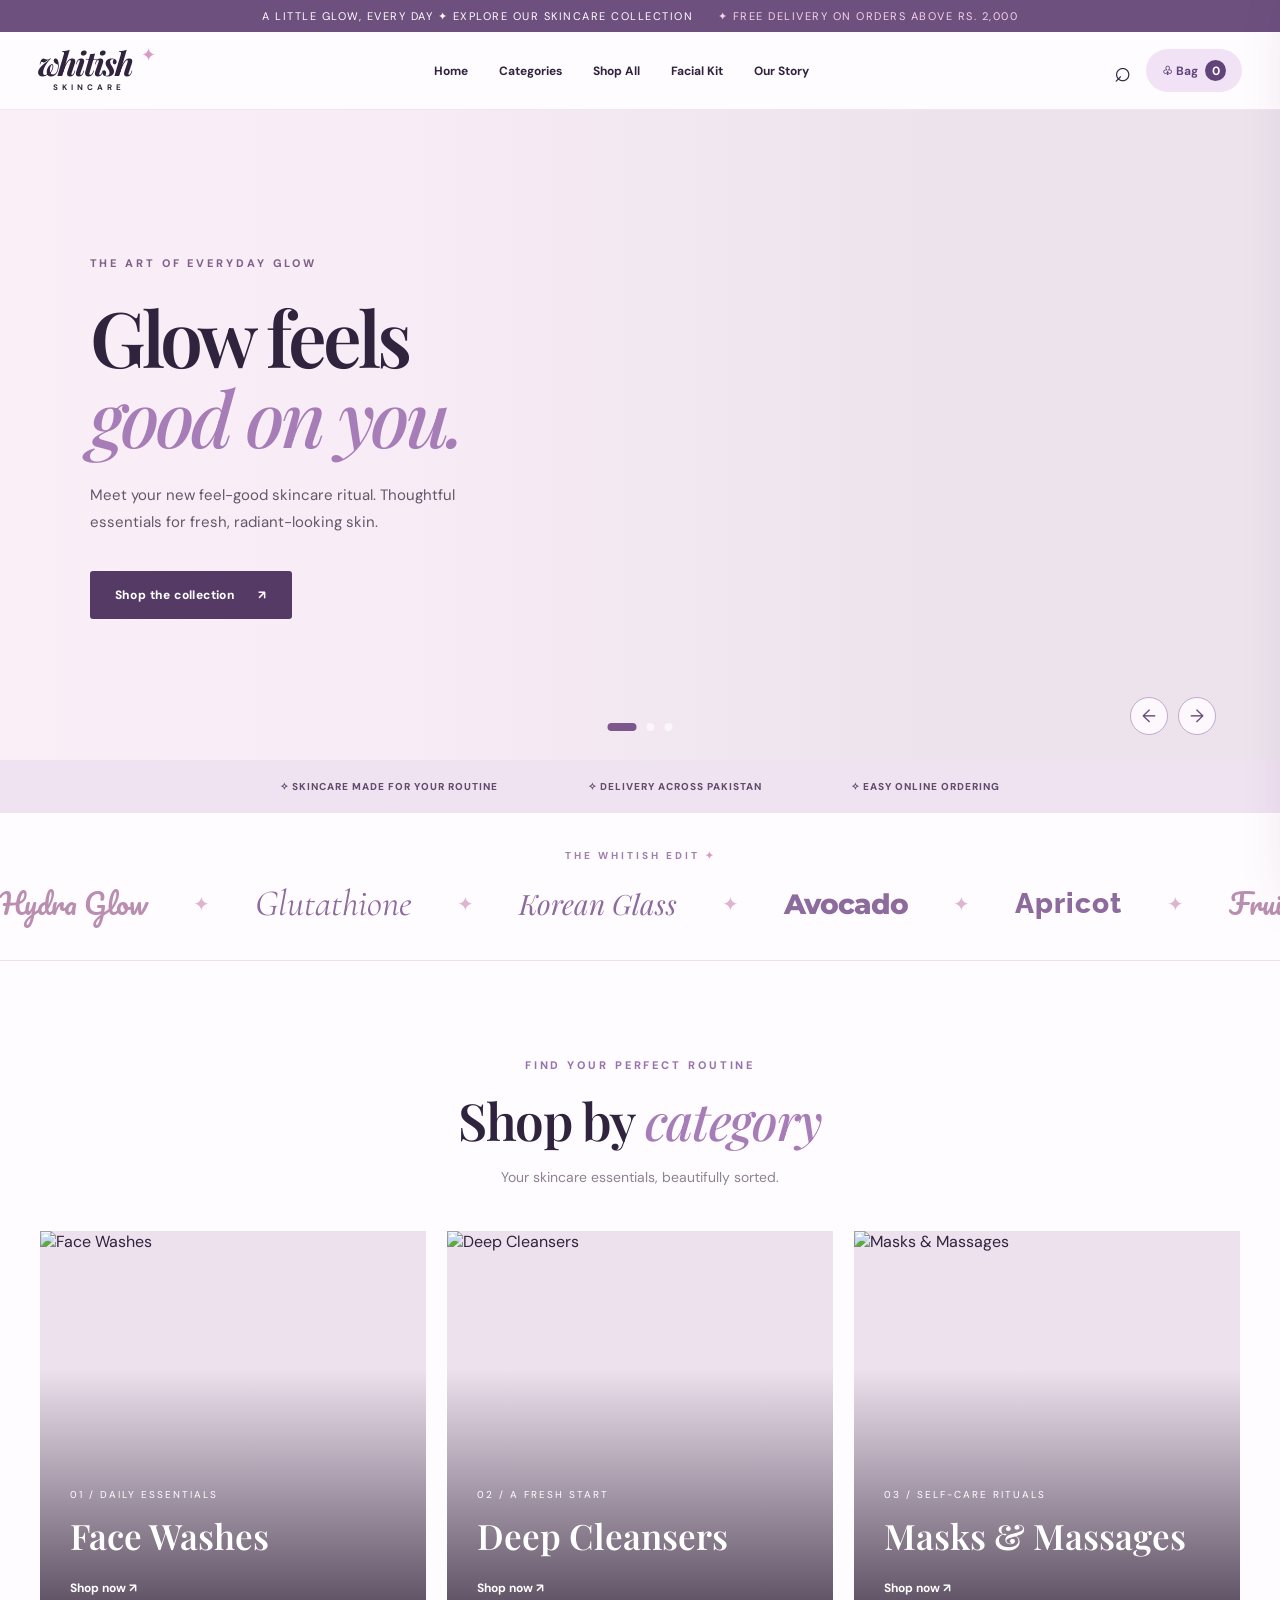
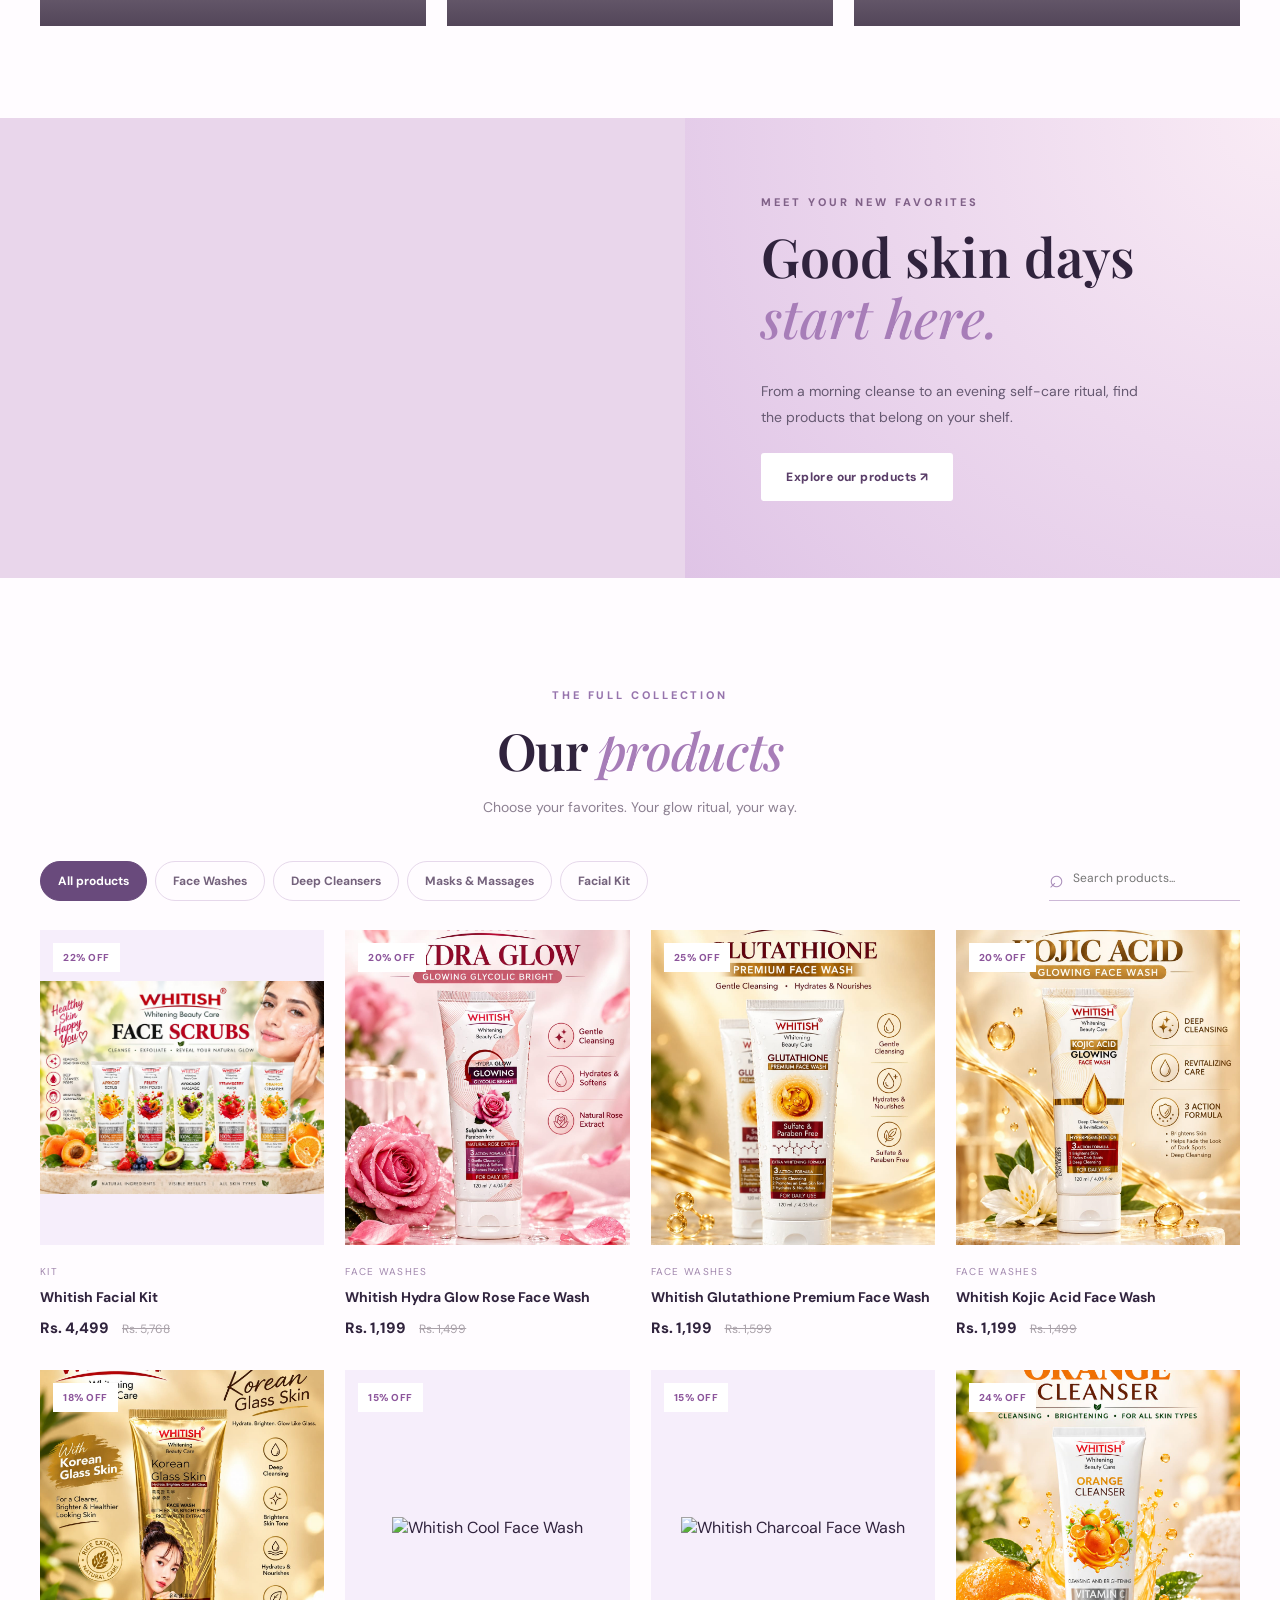
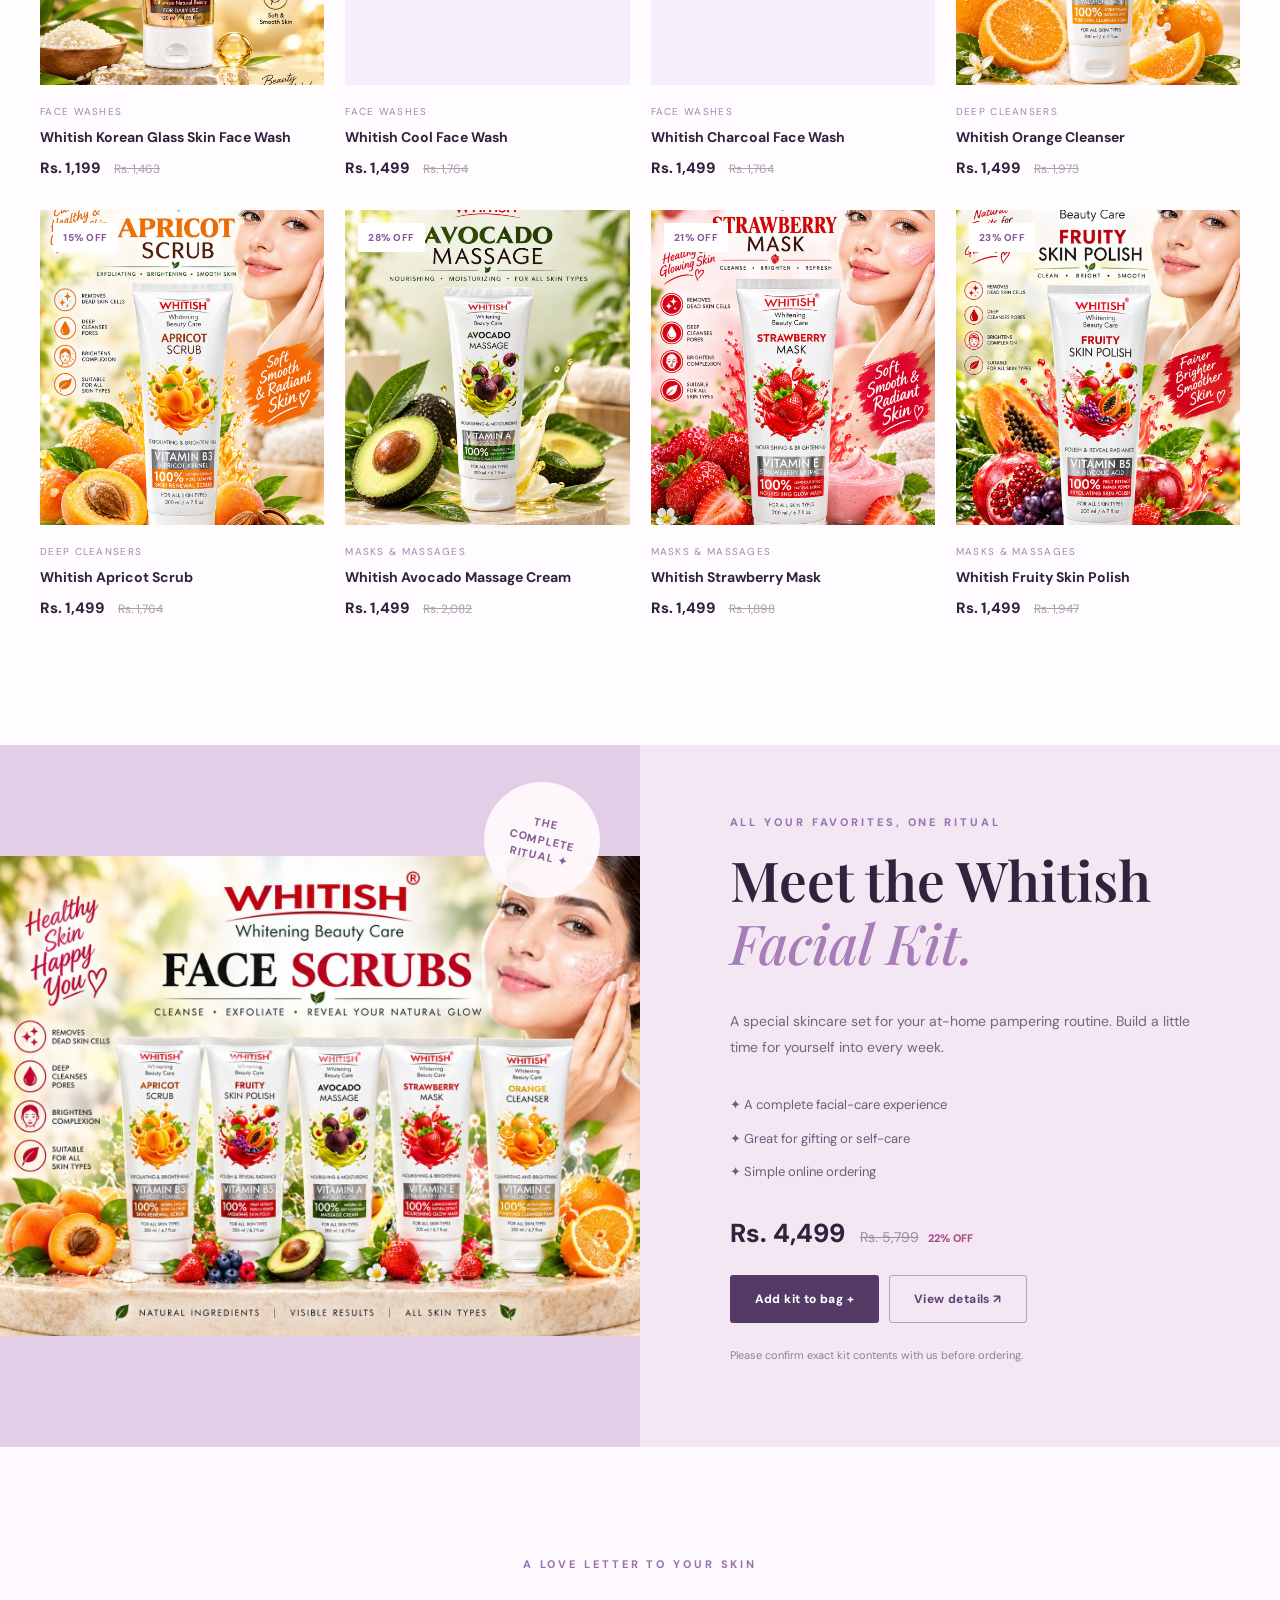
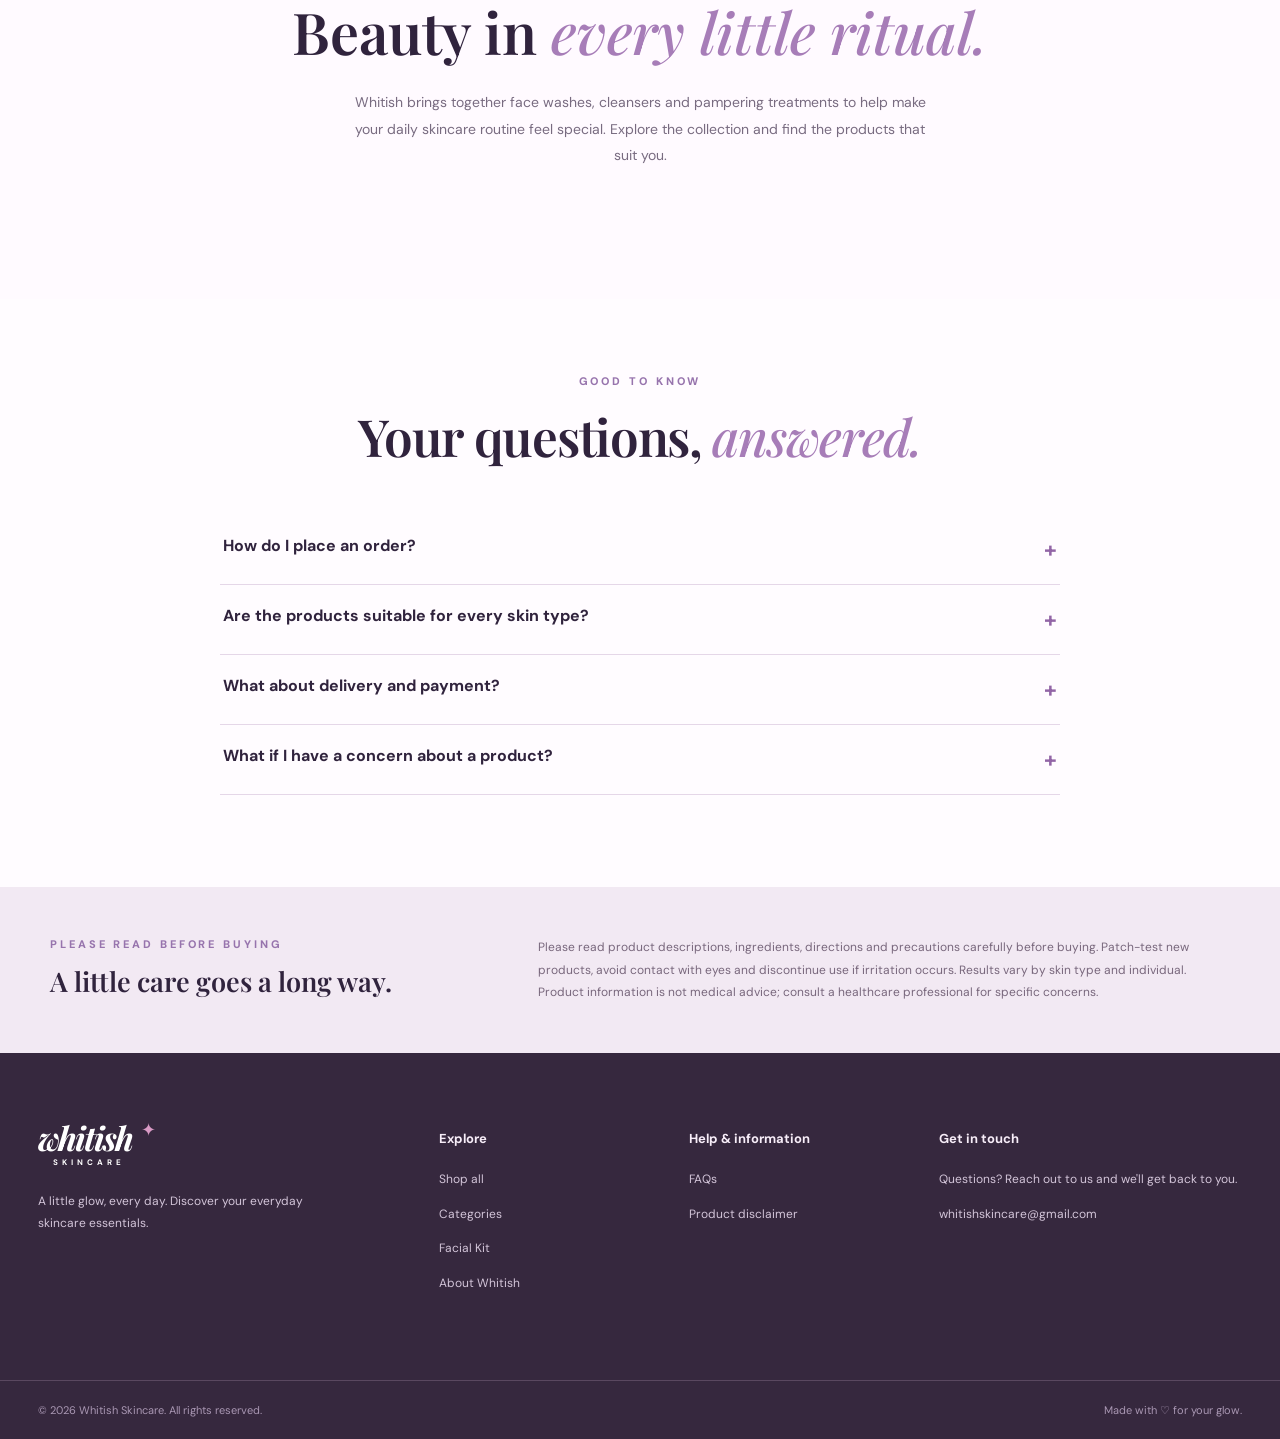
==== index.html @ 242363fa "Add files via upload" ====
<!doctype html>
<html lang="en"><head><meta charset="UTF-8"/><meta name="viewport" content="width=device-width,initial-scale=1"/><meta name="theme-color" content="#fbf3fb"/><meta name="description" content="Shop Whitish skincare: face washes, cleansers, masks and our signature facial kit. Delivery across Pakistan."/><title>Whitish | Your Glow Ritual</title><link rel="preconnect" href="https://fonts.googleapis.com"><link rel="preconnect" href="https://fonts.gstatic.com" crossorigin><link href="https://fonts.googleapis.com/css2?family=DM+Sans:wght@400;500;600;700&family=Playfair+Display:ital,wght@0,500;0,600;0,700;1,500;1,600&family=Pacifico&family=Raleway:wght@600;800&family=Cormorant+Garamond:ital,wght@0,600;1,600&family=Montserrat:wght@600;800&display=swap" rel="stylesheet"><link rel="stylesheet" href="style.css"/></head>
<body>
<div class="announcement">A little glow, every day ✦ Explore our skincare collection <span>✦ Free delivery on orders above Rs. 2,000</span></div>

<header class="header" id="header">
  <div class="header-inner">
    <button class="icon-button mobile-menu" id="menuBtn" aria-label="Open menu">☰</button>
    <a class="logo" href="#home" aria-label="Whitish home">whitish<span>✦</span><small>SKINCARE</small></a>
    <nav id="mainNav">
      <a href="#home">Home</a>
      <a href="#categories">Categories</a>
      <a href="#shop">Shop All</a>
      <a href="#facial-kit">Facial Kit</a>
      <a href="#about">Our Story</a>
    </nav>
    <div class="header-actions">
      <button class="icon-button search-button" id="searchBtn" aria-label="Search">⌕</button>
      <button class="cart-button" id="cartBtn" aria-label="Open shopping bag">♧ <span class="bag-text">Bag</span> <span class="cart-count" id="cartCount">0</span></button>
    </div>
  </div>
</header>

<main id="mainContent">
  <div id="homeView">
    <section class="hero" id="home" aria-label="Featured collections">
      <div class="hero-slide active" style="--hero:url('https://images.unsplash.com/photo-1608248543803-ba4f8c70ae0b?auto=format&fit=crop&w=1900&q=85')">
        <div class="hero-content"><span class="eyebrow">THE ART OF EVERYDAY GLOW</span><h1>Glow feels<br/><em>good on you.</em></h1><p>Meet your new feel-good skincare ritual. Thoughtful essentials for fresh, radiant-looking skin.</p><a class="btn btn-dark" href="#shop">Shop the collection <span>↗</span></a></div>
      </div>
      <div class="hero-slide" style="--hero:url('https://images.unsplash.com/photo-1556229010-6c3f2c9ca5f8?auto=format&fit=crop&w=1900&q=85')">
        <div class="hero-content"><span class="eyebrow">YOUR DAILY SKINCARE EDIT</span><h1>Fresh skin.<br/><em>Fresh energy.</em></h1><p>Explore our cleansers and face washes for an everyday refresh.</p><a class="btn btn-dark" href="#categories">Explore categories <span>↗</span></a></div>
      </div>
      <div class="hero-slide" style="--hero:url('https://images.unsplash.com/photo-1570172619644-dfd03ed5d881?auto=format&fit=crop&w=1900&q=85')">
        <div class="hero-content"><span class="eyebrow">A LITTLE SELF-CARE MOMENT</span><h1>Make time<br/><em>for your glow.</em></h1><p>Discover our complete Whitish Facial Kit and skincare favorites.</p><a class="btn btn-dark" href="#facial-kit">Discover the kit <span>↗</span></a></div>
      </div>
      <div class="hero-dots" id="heroDots"><button class="active" aria-label="Slide 1"></button><button aria-label="Slide 2"></button><button aria-label="Slide 3"></button></div>
      <div class="hero-arrows"><button id="prevSlide" aria-label="Previous slide">←</button><button id="nextSlide" aria-label="Next slide">→</button></div>
    </section>

    <div class="benefit-strip"><span>✧ Skincare made for your routine</span><span>✧ Delivery across Pakistan</span><span>✧ Easy online ordering</span></div>

    <section class="marquee-wrap" aria-label="Featured product names"><div class="marquee-label">THE WHITISH EDIT <span>✦</span></div><div class="marquee"><div class="marquee-track" id="marqueeTrack"></div></div></section>

    <section class="section categories-section" id="categories">
      <div class="section-heading"><span class="eyebrow purple">FIND YOUR PERFECT ROUTINE</span><h2>Shop by <em>category</em></h2><p>Your skincare essentials, beautifully sorted.</p></div>
      <div class="categories-grid">
        <a class="category-card" href="#shop?category=Face%20Washes"><img src="https://images.unsplash.com/photo-1556228578-0d85b1a4d571?auto=format&fit=crop&w=900&q=80" alt="Face Washes" loading="lazy"><div class="category-caption"><span>01 / DAILY ESSENTIALS</span><h3>Face Washes</h3><b>Shop now ↗</b></div></a>
        <a class="category-card" href="#shop?category=Deep%20Cleansers"><img src="https://images.unsplash.com/photo-1601049541289-9b1b7bbbfe19?auto=format&fit=crop&w=900&q=80" alt="Deep Cleansers" loading="lazy"><div class="category-caption"><span>02 / A FRESH START</span><h3>Deep Cleansers</h3><b>Shop now ↗</b></div></a>
        <a class="category-card" href="#shop?category=Masks%20%26%20Massages"><img src="https://images.unsplash.com/photo-1570172619644-dfd03ed5d881?auto=format&fit=crop&w=900&q=80" alt="Masks & Massages" loading="lazy"><div class="category-caption"><span>03 / SELF-CARE RITUALS</span><h3>Masks & Massages</h3><b>Shop now ↗</b></div></a>
      </div>
    </section>

    <section class="feature-banner">
      <div class="feature-photo" role="img" aria-label="Whitish skincare collection inspiration"></div>
      <div class="feature-panel"><span class="eyebrow">MEET YOUR NEW FAVORITES</span><h2>Good skin days<br/><em>start here.</em></h2><p>From a morning cleanse to an evening self-care ritual, find the products that belong on your shelf.</p><a href="#shop" class="btn btn-white">Explore our products ↗</a></div>
    </section>

    <section class="section shop-section" id="shop">
      <div class="section-heading"><span class="eyebrow purple">THE FULL COLLECTION</span><h2>Our <em>products</em></h2><p>Choose your favorites. Your glow ritual, your way.</p></div>
      <div class="shop-controls">
        <div class="filter-tabs" id="filterTabs">
          <button class="active" data-category="All">All products</button>
          <button data-category="Face Washes">Face Washes</button>
          <button data-category="Deep Cleansers">Deep Cleansers</button>
          <button data-category="Masks & Massages">Masks & Massages</button>
          <button data-category="Kit">Facial Kit</button>
        </div>
        <label class="search-field">⌕ <input id="productSearch" placeholder="Search products..." aria-label="Search products"/></label>
      </div>
      <div class="product-grid" id="productGrid"></div>
      <p class="empty-products" id="emptyProducts" hidden>No products found. Try another search.</p>
    </section>

    <section class="kit-section" id="facial-kit">
      <div class="kit-visual"><div class="kit-visual-img" id="kitPhoto"></div><span class="kit-seal">THE<br/>COMPLETE<br/>RITUAL ✦</span></div>
      <div class="kit-content">
        <span class="eyebrow purple">ALL YOUR FAVORITES, ONE RITUAL</span>
        <h2>Meet the Whitish<br/><em>Facial Kit.</em></h2>
        <p>A special skincare set for your at-home pampering routine. Build a little time for yourself into every week.</p>
        <div class="kit-includes">✦ A complete facial-care experience<br/>✦ Great for gifting or self-care<br/>✦ Simple online ordering</div>
        <div class="kit-price">Rs. 4,499 <del>Rs. 5,799</del><span>22% OFF</span></div>
        <div class="kit-buttons"><button class="btn btn-dark" id="kitAddBtn">Add kit to bag +</button><button class="btn btn-outline" id="kitDetailBtn">View details ↗</button></div>
        <p class="kit-note">Please confirm exact kit contents with us before ordering.</p>
      </div>
    </section>

    <section class="story-section" id="about">
      <span class="eyebrow purple">A LOVE LETTER TO YOUR SKIN</span>
      <h2>Beauty in <em>every little ritual.</em></h2>
      <p>Whitish brings together face washes, cleansers and pampering treatments to help make your daily skincare routine feel special. Explore the collection and find the products that suit you.</p>
    </section>

    <section class="section faq-section" id="faq">
      <div class="section-heading"><span class="eyebrow purple">GOOD TO KNOW</span><h2>Your questions, <em>answered.</em></h2></div>
      <div class="faq-list">
        <details><summary>How do I place an order?</summary><p>Add products to your bag, then click "Place Order". Fill in your name, address and phone number and we will confirm your order.</p></details>
        <details><summary>Are the products suitable for every skin type?</summary><p>Skin reacts differently to ingredients. Read each product's ingredient list and usage directions, and patch-test before use.</p></details>
        <details><summary>What about delivery and payment?</summary><p>Delivery area, charges, payment method and order confirmation will be communicated after your order is placed.</p></details>
        <details><summary>What if I have a concern about a product?</summary><p>Stop using a product if irritation occurs and seek medical advice when needed. Contact our team with your order details so we can review your concern.</p></details>
      </div>
    </section>

    <section class="disclaimer" id="disclaimer">
      <div><span class="eyebrow purple">PLEASE READ BEFORE BUYING</span><h3>A little care goes a long way.</h3></div>
      <p>Please read product descriptions, ingredients, directions and precautions carefully before buying. Patch-test new products, avoid contact with eyes and discontinue use if irritation occurs. Results vary by skin type and individual. Product information is not medical advice; consult a healthcare professional for specific concerns.</p>
    </section>
  </div>

  <div id="productView" hidden></div>
</main>

<footer id="contact">
  <div class="footer-main">
    <div class="footer-brand">
      <a class="logo" href="#home">whitish<span>✦</span><small>SKINCARE</small></a>
      <p>A little glow, every day. Discover your everyday skincare essentials.</p>
    </div>
    <div>
      <h4>Explore</h4>
      <a href="#shop">Shop all</a>
      <a href="#categories">Categories</a>
      <a href="#facial-kit">Facial Kit</a>
      <a href="#about">About Whitish</a>
    </div>
    <div>
      <h4>Help & information</h4>
      <a href="#faq">FAQs</a>
      <a href="#disclaimer">Product disclaimer</a>
    </div>
    <div>
      <h4>Get in touch</h4>
      <p>Questions? Reach out to us and we'll get back to you.</p>
      <a class="contact-link" href="mailto:whitishskincare@gmail.com">whitishskincare@gmail.com</a>
    </div>
  </div>
  <div class="footer-bottom">
    <span>© <span id="year"></span> Whitish Skincare. All rights reserved.</span>
    <span>Made with ♡ for your glow.</span>
  </div>
</footer>

<!-- Cart Drawer -->
<div class="overlay" id="overlay" hidden></div>
<aside class="cart-drawer" id="cartDrawer" role="dialog" aria-modal="true" aria-label="Shopping bag" aria-hidden="true">
  <div class="drawer-head">
    <div><span class="eyebrow purple">YOUR SELECTIONS</span><h2>Your bag <span id="bagCount">(0)</span></h2></div>
    <button class="close-button" id="closeCart" aria-label="Close cart">×</button>
  </div>
  <div class="cart-items" id="cartItems"></div>
  <div class="cart-footer">
    <div class="cart-subtotal"><span>Subtotal</span><strong id="cartSubtotal">Rs. 0</strong></div>
    <p>Delivery charges will be confirmed after your order is placed.</p>
    <button class="btn btn-dark checkout-btn" id="checkoutBtn">Place Order ↗</button>
    <button class="continue-btn" id="continueShopping">Continue shopping</button>
  </div>
</aside>

<!-- Order Form Modal -->
<div class="modal-backdrop" id="orderModalBackdrop" hidden>
  <div class="modal" id="orderModal" role="dialog" aria-modal="true" aria-labelledby="orderModalTitle">
    <button class="modal-close" id="closeOrderModal" aria-label="Close">×</button>
    <div class="modal-header">
      <span class="eyebrow purple">ALMOST THERE</span>
      <h2 id="orderModalTitle">Complete your order</h2>
    </div>
    <div class="modal-order-summary" id="modalOrderSummary"></div>
    <form id="orderForm" novalidate>
      <div class="form-group">
        <label for="custName">Full Name <span class="req">*</span></label>
        <input type="text" id="custName" placeholder="e.g. Ayesha Khan" required autocomplete="name"/>
      </div>
      <div class="form-group">
        <label for="custPhone">Phone Number <span class="req">*</span></label>
        <input type="tel" id="custPhone" placeholder="e.g. 0300-1234567" required autocomplete="tel"/>
      </div>
      <div class="form-group">
        <label for="custAddress">Delivery Address <span class="req">*</span></label>
        <textarea id="custAddress" rows="3" placeholder="House no., street, city" required autocomplete="street-address"></textarea>
      </div>
      <div class="form-total" id="formTotal"></div>
      <button type="submit" class="btn btn-dark form-submit-btn" id="submitOrderBtn">Confirm Order ✦</button>
      <p class="form-note">We will contact you to confirm delivery details and payment.</p>
    </form>
  </div>
</div>

<!-- Thank You Modal -->
<div class="modal-backdrop" id="thankyouModalBackdrop" hidden>
  <div class="modal modal-thankyou" role="dialog" aria-modal="true" aria-labelledby="thankyouTitle">
    <div class="thankyou-icon">✦</div>
    <h2 id="thankyouTitle">Order Placed!</h2>
    <p class="thankyou-sub">Thank you for shopping with <strong>Whitish</strong>.</p>
    <p class="thankyou-msg">Your order has been received. We'll reach out shortly to confirm delivery details and payment.</p>
    <div class="thankyou-ref" id="thankyouRef"></div>
    <button class="btn btn-dark" id="closeThankyou">Continue Shopping</button>
  </div>
</div>

<div class="toast" id="toast" role="status" aria-live="polite"></div>
<script src="script.js"></script>
</body></html>
---- style.css ----
:root{--ink:#30233d;--muted:#73667c;--purple:#9f79bd;--deep:#62447a;--blush:#f7dce9;--paper:#fffcff;--lav:#f6eefb;--border:#eadfed}*{box-sizing:border-box}html{scroll-behavior:smooth;scroll-padding-top:90px}body{margin:0;font-family:'DM Sans',sans-serif;color:var(--ink);background:var(--paper)}button,input{font:inherit}button{cursor:pointer}a{color:inherit;text-decoration:none}img{display:block;max-width:100%}[hidden]{display:none!important}.announcement{padding:9px 20px;text-align:center;background:#6e507f;color:#fff;font-size:11px;letter-spacing:1.5px;text-transform:uppercase}.announcement span{margin-left:20px;color:#f8d2e8}.header{height:78px;background:rgba(255,252,255,.96);position:sticky;top:0;z-index:25;border-bottom:1px solid #eee6f2;backdrop-filter:blur(15px)}.header-inner{max-width:1350px;padding:0 38px;height:100%;margin:auto;display:flex;align-items:center;justify-content:space-between;gap:28px}.logo{font:italic 700 33px 'Playfair Display',serif;line-height:25px;letter-spacing:-2px;display:inline-flex;flex-direction:column;position:relative}.logo>span{font:18px 'DM Sans';color:#d99ac5;position:absolute;right:-22px;top:-7px}.logo small{font:700 8px 'DM Sans';letter-spacing:4px;margin:7px 0 0 15px}.header nav{display:flex;align-items:center;gap:31px;font-size:12px;font-weight:700}.header nav a:hover,.footer-main a:hover{color:#a77dbf}.header-actions{display:flex;align-items:center;gap:12px}.icon-button{border:0;background:transparent;font-size:29px;color:var(--ink);padding:3px}.cart-button{background:#f1e3f5;border:0;padding:11px 16px;border-radius:30px;color:var(--deep);font-weight:700;font-size:12px;white-space:nowrap}.cart-count{display:inline-grid;place-items:center;background:var(--deep);color:white;width:21px;height:21px;border-radius:50%;margin-left:4px}.mobile-menu{display:none}.hero{height:min(650px,75vw);min-height:480px;position:relative;overflow:hidden;background:#ebe2ec}.hero-slide{position:absolute;inset:0;background-image:linear-gradient(90deg,rgba(251,239,248,.94) 0%,rgba(251,239,248,.78) 32%,rgba(251,239,248,.08) 73%),var(--hero);background-size:cover;background-position:center;opacity:0;transition:opacity 1s ease;display:flex;align-items:center}.hero-slide.active{opacity:1;z-index:1}.hero-content{margin-left:max(7%,calc((100vw - 1210px)/2));max-width:550px;padding:45px 25px 45px 0}.eyebrow{font-size:11px;letter-spacing:2.9px;font-weight:800;color:#806188}.eyebrow.purple{color:#9774ad}.hero h1{font:600 clamp(59px,6vw,100px)/1.04 'Playfair Display',serif;letter-spacing:-4px;margin:25px 0}.hero h1 em,.section h2 em,.feature-panel em,.kit-content em,.story-section em{font-weight:500;color:#a77db8}.hero p{max-width:395px;line-height:1.8;color:#62586a;font-size:15px;margin-bottom:35px}.btn{border:1px solid transparent;padding:15px 24px;display:inline-flex;align-items:center;justify-content:center;gap:23px;font-size:12px;font-weight:800;letter-spacing:.4px;transition:transform .2s,background .2s;border-radius:3px}.btn:hover{transform:translateY(-2px)}.btn-dark{background:#543a65;color:#fff}.btn-dark:hover{background:#785493}.btn-white{background:#fff;color:#593d68}.btn-outline{border-color:#b69dc5;background:transparent;color:#624478}.hero-dots{position:absolute;bottom:29px;left:50%;transform:translateX(-50%);z-index:5;display:flex;gap:10px}.hero-dots button{background:#ffffff99;border:0;width:8px;height:8px;border-radius:20px;padding:0}.hero-dots button.active{width:29px;background:#7d578c}.hero-arrows{position:absolute;right:5%;bottom:25px;z-index:5;display:flex;gap:10px}.hero-arrows button{border:1px solid #c3a8d0;background:#fffcffdd;width:38px;height:38px;border-radius:50%;font-size:18px;color:#684c78}.benefit-strip{display:flex;justify-content:center;gap:7vw;flex-wrap:wrap;padding:20px;background:#efe2f1;color:#614c6b;text-transform:uppercase;letter-spacing:1px;font-size:10px;font-weight:800}.marquee-wrap{padding:36px 0 32px;overflow:hidden;border-bottom:1px solid #eee0ef}.marquee-label{text-align:center;font-size:10px;letter-spacing:3px;font-weight:800;color:#a081ad;margin-bottom:17px}.marquee-label span{color:#d898c8}.marquee{overflow:hidden}.marquee-track{display:flex;align-items:center;gap:45px;width:max-content;animation:marquee 38s linear infinite}.marquee-track:hover{animation-play-state:paused}.marquee-item{font-size:28px;white-space:nowrap;color:#8d6b9d}.marquee-item:nth-child(5n+1){font-family:'Pacifico',cursive;color:#ba8eb0}.marquee-item:nth-child(5n+2){font-family:'Montserrat',sans-serif;font-weight:800;letter-spacing:-1px}.marquee-item:nth-child(5n+3){font-family:'Cormorant Garamond',serif;font-style:italic;font-size:37px}.marquee-item:nth-child(5n+4){font-family:'Raleway',sans-serif;font-weight:800;letter-spacing:1px}.marquee-item:nth-child(5n+5){font-family:'Playfair Display',serif;font-style:italic}.marquee-star{color:#dfb4d1;font-size:20px}@keyframes marquee{to{transform:translateX(-50%)}}.section{max-width:1360px;margin:auto;padding:92px 40px}.section-heading{text-align:center;margin-bottom:45px}.section-heading h2{font:600 clamp(37px,4vw,56px) 'Playfair Display',serif;margin:12px 0;letter-spacing:-1.3px}.section-heading p{color:#8d8192;font-size:14px}.categories-grid{display:grid;grid-template-columns:repeat(3,1fr);gap:21px}.category-card{height:395px;position:relative;overflow:hidden;background:#eee1ee}.category-card:after{content:"";inset:0;position:absolute;background:linear-gradient(0deg,rgba(36,23,44,.77),transparent 65%)}.category-card img{width:100%;height:100%;object-fit:cover;transition:transform .5s}.category-card:hover img{transform:scale(1.06)}.category-caption{position:absolute;z-index:2;left:30px;bottom:29px;color:white}.category-caption span{letter-spacing:2px;font-size:10px}.category-caption h3{font:600 35px 'Playfair Display',serif;margin:9px 0 17px}.category-caption b{font-size:12px}.feature-banner{display:grid;grid-template-columns:1.15fr 1fr;min-height:460px;background:#e9d6eb}.feature-photo{background:url('https://images.unsplash.com/photo-1596462502278-27bfdc403348?auto=format&fit=crop&w=1200&q=85') center/cover}.feature-panel{display:flex;flex-direction:column;justify-content:center;align-items:flex-start;padding:50px clamp(30px,6vw,105px);background:radial-gradient(circle at right top,#f9ebf5,#dfc4e6)}.feature-panel h2{font:600 clamp(40px,4.2vw,62px)/1.14 'Playfair Display',serif;margin:16px 0}.feature-panel p{font-size:14px;line-height:1.9;max-width:400px;color:#665971;margin-bottom:22px}.shop-section{padding-top:105px}.shop-controls{display:flex;justify-content:space-between;align-items:center;gap:25px;flex-wrap:wrap;margin-bottom:29px}.filter-tabs{display:flex;gap:8px;flex-wrap:wrap}.filter-tabs button{font-size:12px;font-weight:700;padding:11px 17px;background:transparent;border:1px solid #e6d8eb;border-radius:24px;color:#74627c}.filter-tabs button.active,.filter-tabs button:hover{background:#694a7c;color:white;border-color:#694a7c}.search-field{display:flex;align-items:center;border-bottom:1px solid #cdb8d7;font-size:25px;color:#a78ab8;padding:0 0 5px}.search-field input{border:0;outline:0;background:transparent;padding:9px;width:176px;font-size:12px}.product-grid{display:grid;grid-template-columns:repeat(4,minmax(0,1fr));gap:32px 21px}.product-card{min-width:0}.product-img{height:315px;position:relative;overflow:hidden;background:var(--lav);display:flex;align-items:center;justify-content:center}.product-img img{width:100%;height:100%;object-fit:cover;transition:transform .35s}.product-card:hover .product-img img{transform:scale(1.05)}.discount-tag{position:absolute;top:13px;left:13px;font-size:10px;font-weight:800;letter-spacing:.5px;background:white;color:#8c559b;padding:8px 10px}.quick-add{position:absolute;bottom:12px;left:12px;right:12px;background:#fffdf9;border:0;font-size:12px;font-weight:800;padding:13px;transform:translateY(70px);transition:transform .25s}.product-card:hover .quick-add,.quick-add:focus{transform:translateY(0)}.product-meta{padding-top:14px}.product-category{font-size:10px;text-transform:uppercase;letter-spacing:1.3px;color:#a187ad}.product-title{font-weight:700;display:block;margin:7px 0 9px;font-size:14px;line-height:1.5}.product-title:hover{color:#9568a9}.price{font-size:15px;font-weight:800}.compare{font-size:12px;color:#a9a1a9;text-decoration:line-through;margin-left:9px}.empty-products{text-align:center;padding:70px;color:#87748b}.kit-section{display:grid;grid-template-columns:1fr 1fr;background:#f3e7f3;margin-top:35px;min-height:550px}.kit-visual{position:relative;background:#e3cee7;min-height:500px}.kit-visual-img{position:absolute;inset:0;background:url('kit.jpeg') center/contain no-repeat;background-color:#e3cee7}.kit-seal{position:absolute;top:37px;right:40px;background:#fff9fcee;border-radius:50%;width:116px;height:116px;display:grid;place-items:center;text-align:center;font-size:11px;font-weight:800;line-height:1.5;letter-spacing:1px;transform:rotate(13deg);color:#875e96}.kit-content{padding:70px clamp(35px,7vw,120px);display:flex;flex-direction:column;justify-content:center;align-items:flex-start}.kit-content h2{font:600 clamp(38px,4.3vw,59px)/1.15 'Playfair Display',serif;margin:19px 0}.kit-content>p{font-size:14px;line-height:1.9;color:#74657a;max-width:460px}.kit-includes{font-size:13px;line-height:2.6;color:#715b7c;margin:13px 0}.kit-price{font-size:26px;font-weight:800;margin:14px 0 25px}.kit-price del{font-size:14px;color:#9d8c9e;margin-left:9px;font-weight:400}.kit-price span{font-size:11px;color:#aa498b;margin-left:9px}.kit-buttons{display:flex;gap:10px;flex-wrap:wrap}.kit-note{font-size:11px!important;color:#917f99!important;margin-top:22px}.story-section{text-align:center;background:#fffaff;padding:105px 25px}.story-section h2{font:600 clamp(38px,4.5vw,59px) 'Playfair Display',serif;max-width:750px;margin:20px auto}.story-section p{max-width:590px;margin:0 auto 25px;color:#786b80;line-height:1.9;font-size:14px}.story-section a{font-size:13px;font-weight:800;color:#775389}.faq-section{max-width:920px;padding-top:70px}.faq-list details{border-bottom:1px solid #e5d7e8;padding:20px 3px}.faq-list summary{font-weight:700;cursor:pointer;list-style:none;display:flex;justify-content:space-between;gap:15px}.faq-list summary:after{content:'+';font-size:22px;color:#9265a6}.faq-list details[open] summary:after{content:'−'}.faq-list p{color:#796b83;font-size:13px;line-height:1.9;max-width:740px}.disclaimer{padding:37px max(40px,calc((100vw - 1180px)/2));background:#f2e9f3;display:grid;grid-template-columns:1fr 1.6fr;gap:55px;align-items:center}.disclaimer h3{font:600 27px 'Playfair Display',serif;margin:10px 0}.disclaimer p{font-size:12px;line-height:1.9;color:#78677c}footer{background:#36283e;color:#f7edf8}.footer-main{max-width:1300px;padding:72px 38px;margin:auto;display:grid;grid-template-columns:1.8fr 1fr 1fr 1.6fr;gap:60px}.footer-main h4{margin:5px 0 22px;font-size:13px}.footer-main>div>a:not(.logo),.footer-main p{display:block;margin:0 0 13px;color:#d3c5d9;font-size:12px;line-height:1.8}.footer-brand p{max-width:270px;margin:24px 0!important}.footer-brand .logo{color:#fff}.footer-bottom{border-top:1px solid #5a4860;max-width:1300px;margin:auto;padding:22px 38px;display:flex;justify-content:space-between;color:#a997b3;font-size:11px}.contact-link{display:block;margin-bottom:8px;color:#d3c5d9;font-size:12px}.contact-link:hover{color:#fff}.overlay{position:fixed;inset:0;background:rgba(34,20,40,.5);z-index:39}.cart-drawer{position:fixed;z-index:40;right:0;top:0;width:min(100%,450px);height:100dvh;background:#fffaff;display:flex;flex-direction:column;transform:translateX(105%);transition:transform .3s;box-shadow:-10px 0 50px #3c264321}.cart-drawer.open{transform:translateX(0)}.drawer-head{display:flex;justify-content:space-between;padding:30px;border-bottom:1px solid #efdfef}.drawer-head h2{font:600 30px 'Playfair Display',serif;margin:7px 0}.drawer-head h2 span{font:14px 'DM Sans',sans-serif}.close-button{font-size:32px;background:none;border:0;align-self:flex-start}.cart-items{padding:23px;flex:1;overflow-y:auto}.cart-item{display:flex;gap:15px;padding:12px 0 20px;border-bottom:1px solid #eee3ef}.cart-item img{width:85px;height:90px;object-fit:cover;background:#f1e5f3}.cart-item-info{flex:1}.cart-item h4{font-size:13px;margin:2px 0 8px}.cart-item p{font-size:12px;margin:0 0 13px;color:#765b85}.qty-control{display:flex;align-items:center;gap:15px;font-size:13px}.qty-control button{width:24px;height:24px;border:1px solid #e0cde3;background:white}.remove-item{background:none;border:0;color:#ae799d;text-decoration:underline;font-size:11px;margin-left:auto}.cart-footer{padding:25px;border-top:1px solid #eee2ef}.cart-subtotal{display:flex;justify-content:space-between;font-size:17px}.cart-footer p{font-size:11px;line-height:1.6;color:#827386}.checkout-btn{width:100%;margin-top:14px}.checkout-btn:disabled{background:#c8bacd;cursor:not-allowed}.continue-btn{width:100%;margin-top:15px;background:none;border:none;font-size:12px;text-decoration:underline}.cart-empty{text-align:center;margin-top:120px;color:#8a738d}.cart-empty div{font-size:60px}.toast{position:fixed;bottom:25px;left:50%;transform:translate(-50%,120px);background:#563b68;color:white;padding:13px 23px;z-index:60;border-radius:5px;opacity:0;transition:all .25s;font-size:13px}.toast.show{opacity:1;transform:translate(-50%,0)}.product-detail{max-width:1250px;margin:0 auto;padding:38px 35px 95px}.breadcrumbs{color:#937d9c;font-size:12px;margin-bottom:32px}.breadcrumbs a{text-decoration:underline}.detail-main{display:grid;grid-template-columns:1fr 1fr;gap:65px}.detail-photo{background:#f3eaf4;position:relative;min-height:520px}.detail-photo img{width:100%;height:580px;object-fit:cover}.detail-info{padding:20px 0}.detail-info h1{font:600 clamp(35px,4vw,55px)/1.15 'Playfair Display',serif;margin:17px 0}.detail-price{font-size:26px;font-weight:800;margin:20px 0}.detail-price del{font-size:16px;font-weight:400;color:#a49ba5;margin-left:12px}.detail-badge{font-size:11px;color:#a55291;margin-left:10px}.detail-intro{font-size:14px;color:#71647a;line-height:1.85;white-space:pre-line}.detail-purchase{display:flex;gap:12px;align-items:center;margin:30px 0 19px}.detail-qty{border:1px solid #d9c7df;display:flex;align-items:center;height:49px}.detail-qty button{padding:0 16px;border:0;background:none;font-size:22px}.detail-qty span{width:24px;text-align:center}.detail-add{flex:1;height:49px}.detail-notes{font-size:12px;line-height:1.8;color:#8b7b91}.detail-tabs{margin-top:40px;border-top:1px solid #e5d9e9}.detail-tabs details{border-bottom:1px solid #e5d9e9;padding:17px 0}.detail-tabs summary{cursor:pointer;font-size:15px;font-weight:800}.detail-tabs p,.detail-tabs li{font-size:13px;color:#70627b;line-height:2;white-space:pre-line}.detail-tabs ul,.detail-tabs ol{padding-left:22px}.related-title{font:600 35px 'Playfair Display',serif;margin:85px 0 30px}.related-grid{display:grid;grid-template-columns:repeat(4,1fr);gap:19px}@media(max-width:1050px){.header nav{gap:15px}.header-inner{padding:0 23px}.product-grid{grid-template-columns:repeat(3,1fr)}.product-img{height:300px}.footer-main{gap:30px}.detail-main{gap:35px}}@media(max-width:760px){.announcement{font-size:9px}.announcement span{display:none}.header{height:67px}.mobile-menu{display:block}.header-inner{gap:13px}.header nav{display:none;position:absolute;top:67px;left:0;right:0;padding:24px;background:#fffcff;box-shadow:0 15px 20px #39244010;flex-direction:column;align-items:flex-start;gap:22px}.header nav.open{display:flex}.logo{font-size:28px}.search-button,.bag-text{display:none}.hero{height:570px;min-height:0}.hero-slide{background-image:linear-gradient(0deg,rgba(251,239,248,.96),rgba(251,239,248,.55) 60%,rgba(251,239,248,.05)),var(--hero);background-position:center}.hero-content{margin:0;align-self:flex-end;padding:0 27px 94px}.hero h1{font-size:54px;letter-spacing:-2px;margin:15px 0}.hero p{font-size:13px}.hero-arrows{right:18px;bottom:18px}.hero-dots{bottom:30px;left:20%}.benefit-strip{gap:13px;padding:16px}.benefit-strip span{font-size:9px}.section{padding:70px 19px}.categories-grid{grid-template-columns:1fr;gap:13px}.category-card{height:295px}.feature-banner,.kit-section{grid-template-columns:1fr}.feature-photo{min-height:330px}.feature-panel{padding:50px 28px}.shop-controls{justify-content:center}.filter-tabs{justify-content:center}.filter-tabs button{padding:9px 12px;font-size:10px}.search-field{width:100%;justify-content:center}.search-field input{flex:1}.product-grid{grid-template-columns:repeat(2,minmax(0,1fr));gap:22px 12px}.product-img{height:235px}.quick-add{position:static;transform:none;width:100%;background:#f0e2f4;padding:10px}.discount-tag{font-size:9px;padding:6px}.product-title{font-size:12px}.price{font-size:13px}.compare{font-size:11px}.kit-visual{min-height:360px}.kit-content{padding:55px 28px}.story-section{padding:70px 25px}.disclaimer{padding:35px 25px;grid-template-columns:1fr;gap:0}.footer-main{grid-template-columns:1fr 1fr;gap:35px;padding:55px 25px}.footer-brand{grid-column:span 2}.footer-main>div:last-child{grid-column:span 2}.footer-bottom{padding:20px 25px;gap:10px;flex-direction:column}.detail-main{grid-template-columns:1fr;gap:20px}.product-detail{padding:28px 20px 70px}.detail-photo{min-height:0}.detail-photo img{height:390px}.detail-info h1{font-size:37px}.detail-info{padding:0}.related-grid{grid-template-columns:repeat(2,1fr)}}@media(max-width:400px){.product-img{height:190px}.hero h1{font-size:48px}.hero-content{padding-right:18px}.footer-main{gap:28px}}
@media(prefers-reduced-motion:reduce){html{scroll-behavior:auto}.marquee-track{animation:none}.hero-slide,.product-img img,.cart-drawer{transition:none}}

/* ── ORDER FORM & THANK YOU MODALS ─────────────────────────────────────────── */
.modal-backdrop{position:fixed;inset:0;background:rgba(34,20,40,.6);z-index:55;display:flex;align-items:center;justify-content:center;padding:20px;backdrop-filter:blur(4px)}
.modal{background:#fffcff;width:100%;max-width:520px;max-height:90vh;overflow-y:auto;border-radius:6px;padding:42px 38px;position:relative;box-shadow:0 20px 60px rgba(30,10,40,.25)}
.modal-close{position:absolute;top:16px;right:20px;background:none;border:0;font-size:28px;color:#9b82a8;cursor:pointer;line-height:1}
.modal-close:hover{color:#543a65}
.modal-header{margin-bottom:22px}
.modal-header h2{font:600 clamp(26px,4vw,34px) 'Playfair Display',serif;margin:10px 0 0;letter-spacing:-1px}
.modal-items{border:1px solid #eedff0;border-radius:4px;padding:14px 16px;margin-bottom:20px;background:#fbf5fc}
.modal-item{display:flex;justify-content:space-between;align-items:center;padding:6px 0;font-size:13px;border-bottom:1px solid #f0e4f2}
.modal-item:last-child{border-bottom:0}
.modal-item-name{color:#52405c;font-weight:600}
.modal-item-price{font-weight:800;color:#543a65;white-space:nowrap;margin-left:12px}
.form-group{margin-bottom:18px}
.form-group label{display:block;font-size:12px;font-weight:700;letter-spacing:.5px;color:#6b5773;margin-bottom:7px;text-transform:uppercase}
.form-group input,.form-group textarea{width:100%;border:1px solid #d9c8e0;border-radius:4px;padding:12px 14px;font-size:14px;color:#30233d;background:#fff;outline:none;transition:border-color .2s;resize:vertical}
.form-group input:focus,.form-group textarea:focus{border-color:#9265a6;box-shadow:0 0 0 3px rgba(146,101,166,.12)}
.form-group textarea{min-height:80px}
.req{color:#c2527a}
.form-total{display:flex;justify-content:space-between;align-items:center;padding:14px 16px;background:#f3e8f5;border-radius:4px;margin-bottom:22px;font-size:15px}
.form-total strong{font-size:20px;font-weight:800;color:#543a65}
.form-submit-btn{width:100%;padding:16px;font-size:14px;justify-content:center;letter-spacing:.6px}
.form-submit-btn:disabled{background:#c0adc8;cursor:not-allowed;transform:none}
.form-note{font-size:11px;color:#9b87a3;text-align:center;margin-top:14px;line-height:1.7}
.modal-thankyou{text-align:center;padding:55px 38px}
.thankyou-icon{font-size:48px;color:#a77db8;margin-bottom:10px;animation:popIn .45s cubic-bezier(.34,1.56,.64,1) both}
@keyframes popIn{from{transform:scale(0);opacity:0}to{transform:scale(1);opacity:1}}
.modal-thankyou h2{font:600 36px 'Playfair Display',serif;margin:0 0 10px;color:#30233d}
.thankyou-sub{font-size:15px;color:#6b5773;margin:0 0 10px}
.thankyou-msg{font-size:13px;color:#86778e;line-height:1.8;max-width:360px;margin:0 auto 22px}
.thankyou-ref{background:#f5ecf8;border-radius:4px;padding:14px 20px;margin-bottom:28px;font-size:13px;line-height:2;color:#52405c}
.thankyou-ref strong{color:#543a65}
.modal-thankyou .btn{min-width:200px;justify-content:center}
@media(max-width:560px){.modal{padding:30px 22px}.modal-thankyou{padding:40px 22px}.modal-thankyou h2{font-size:28px}}
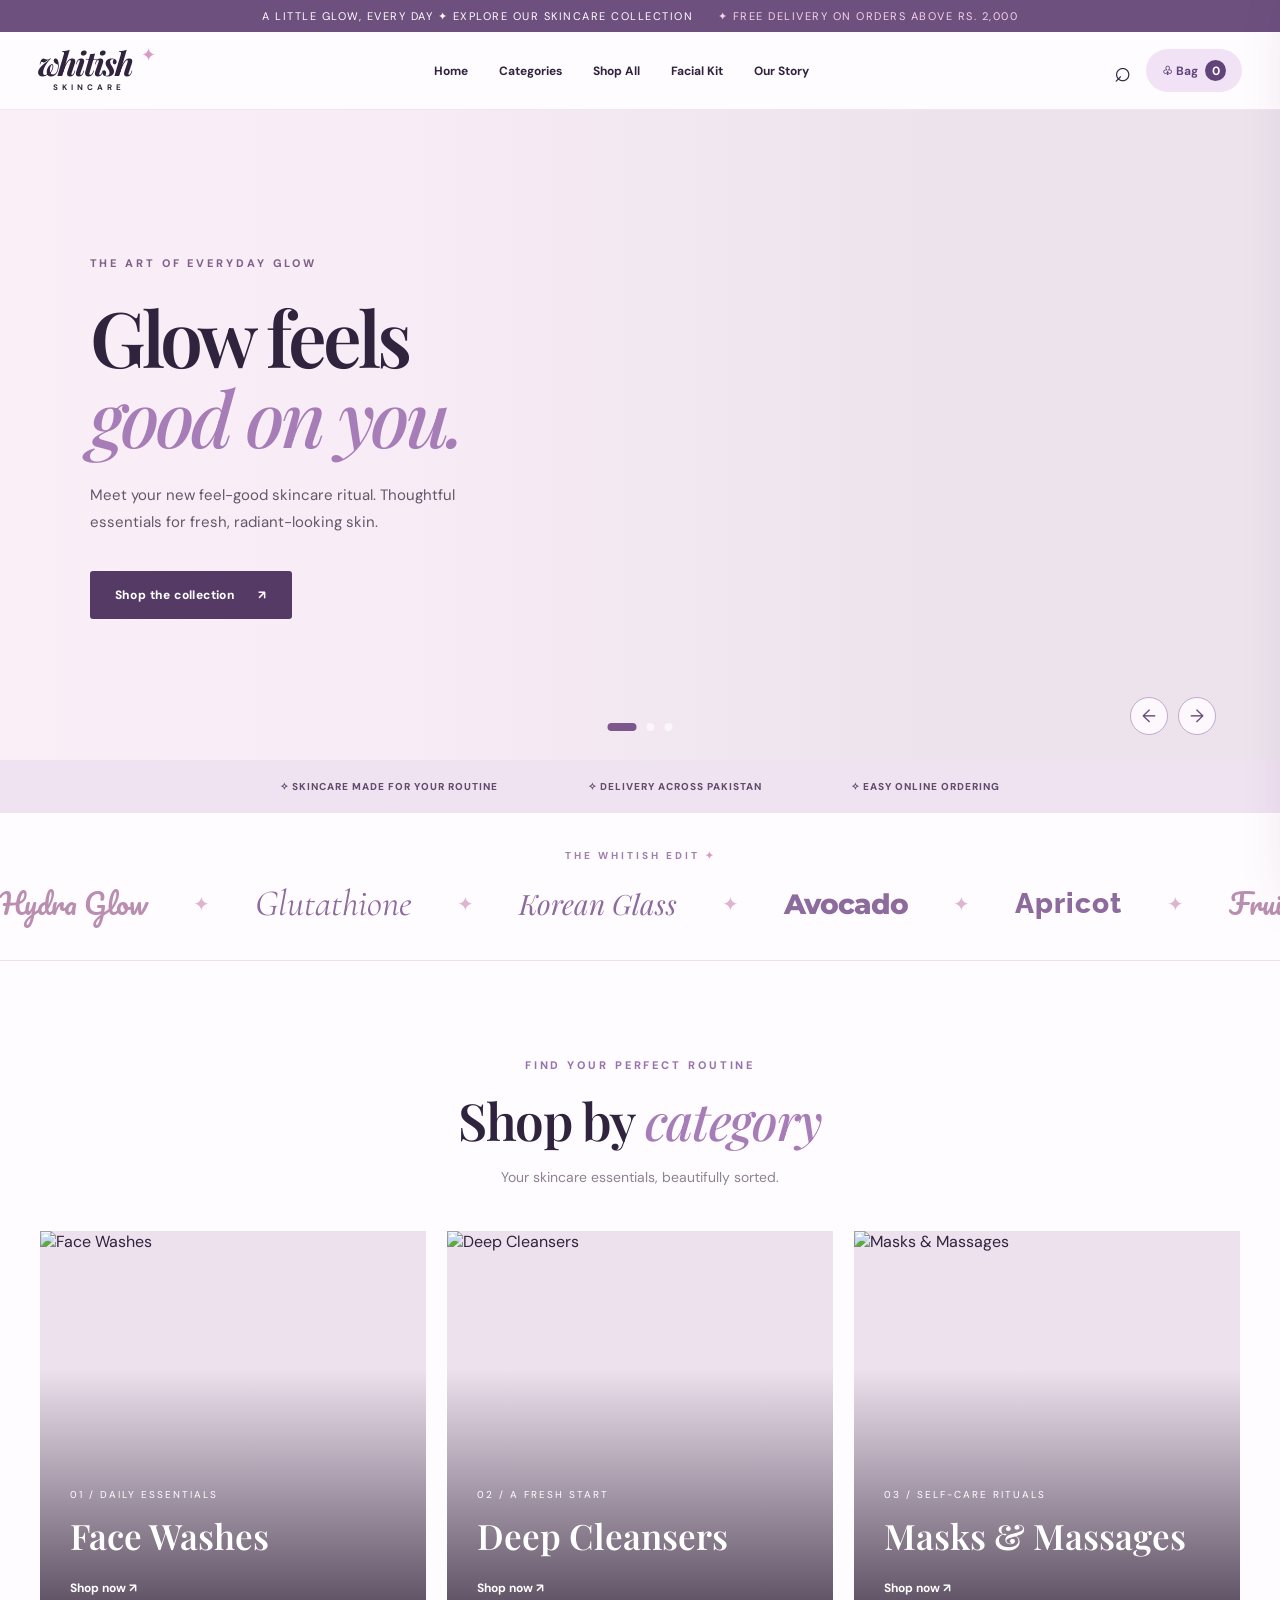
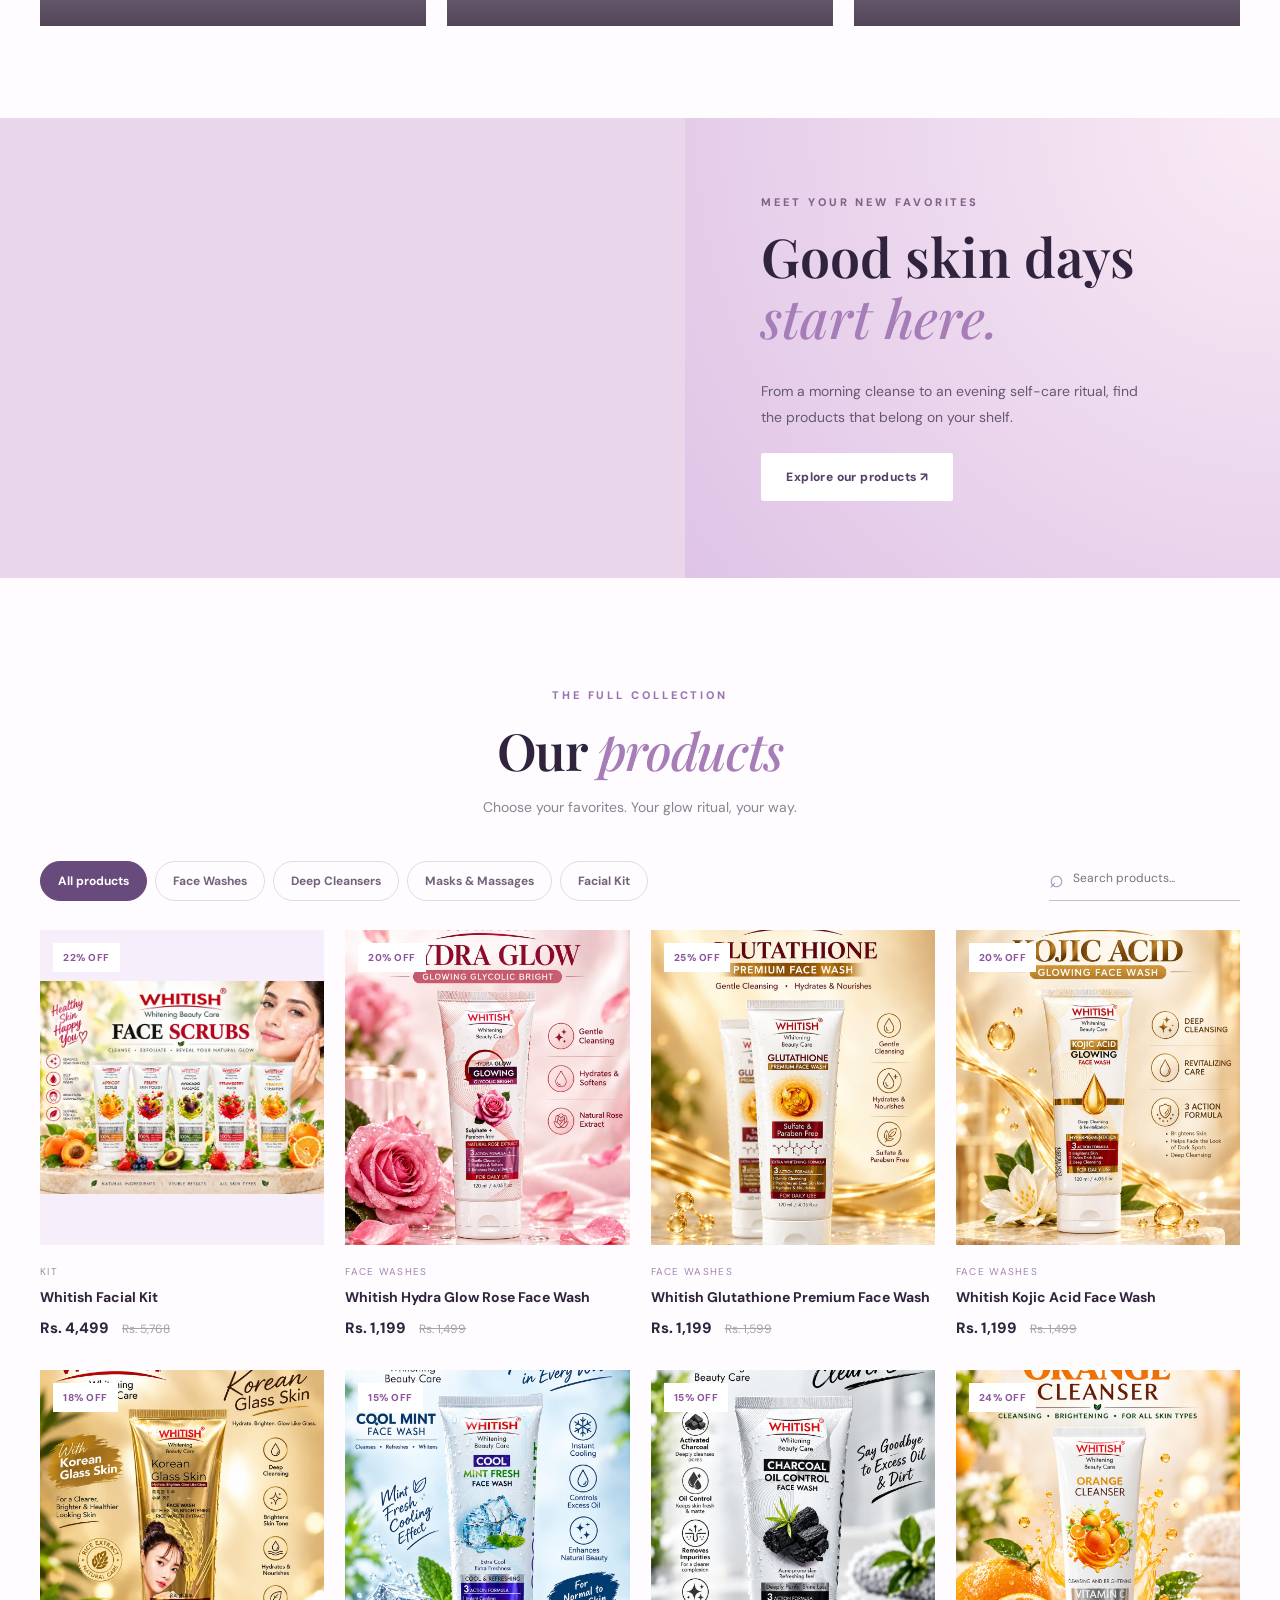
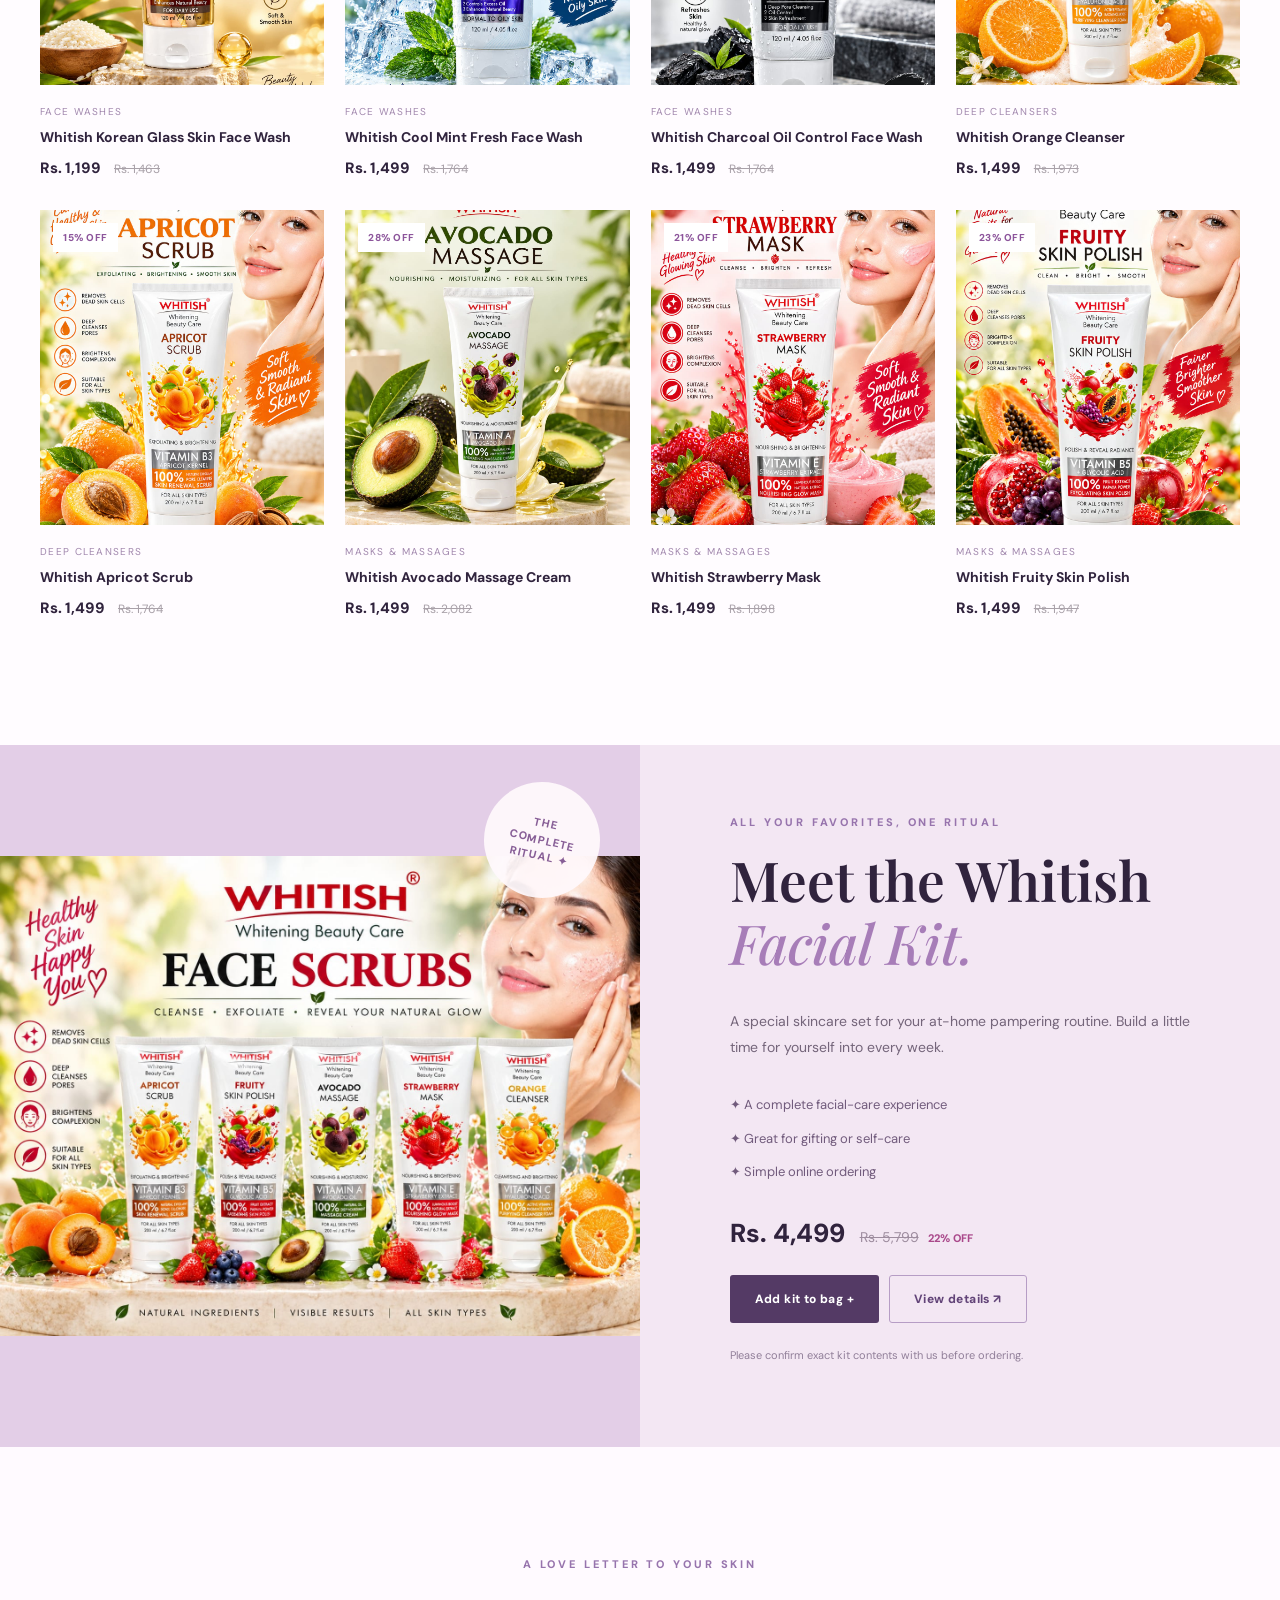
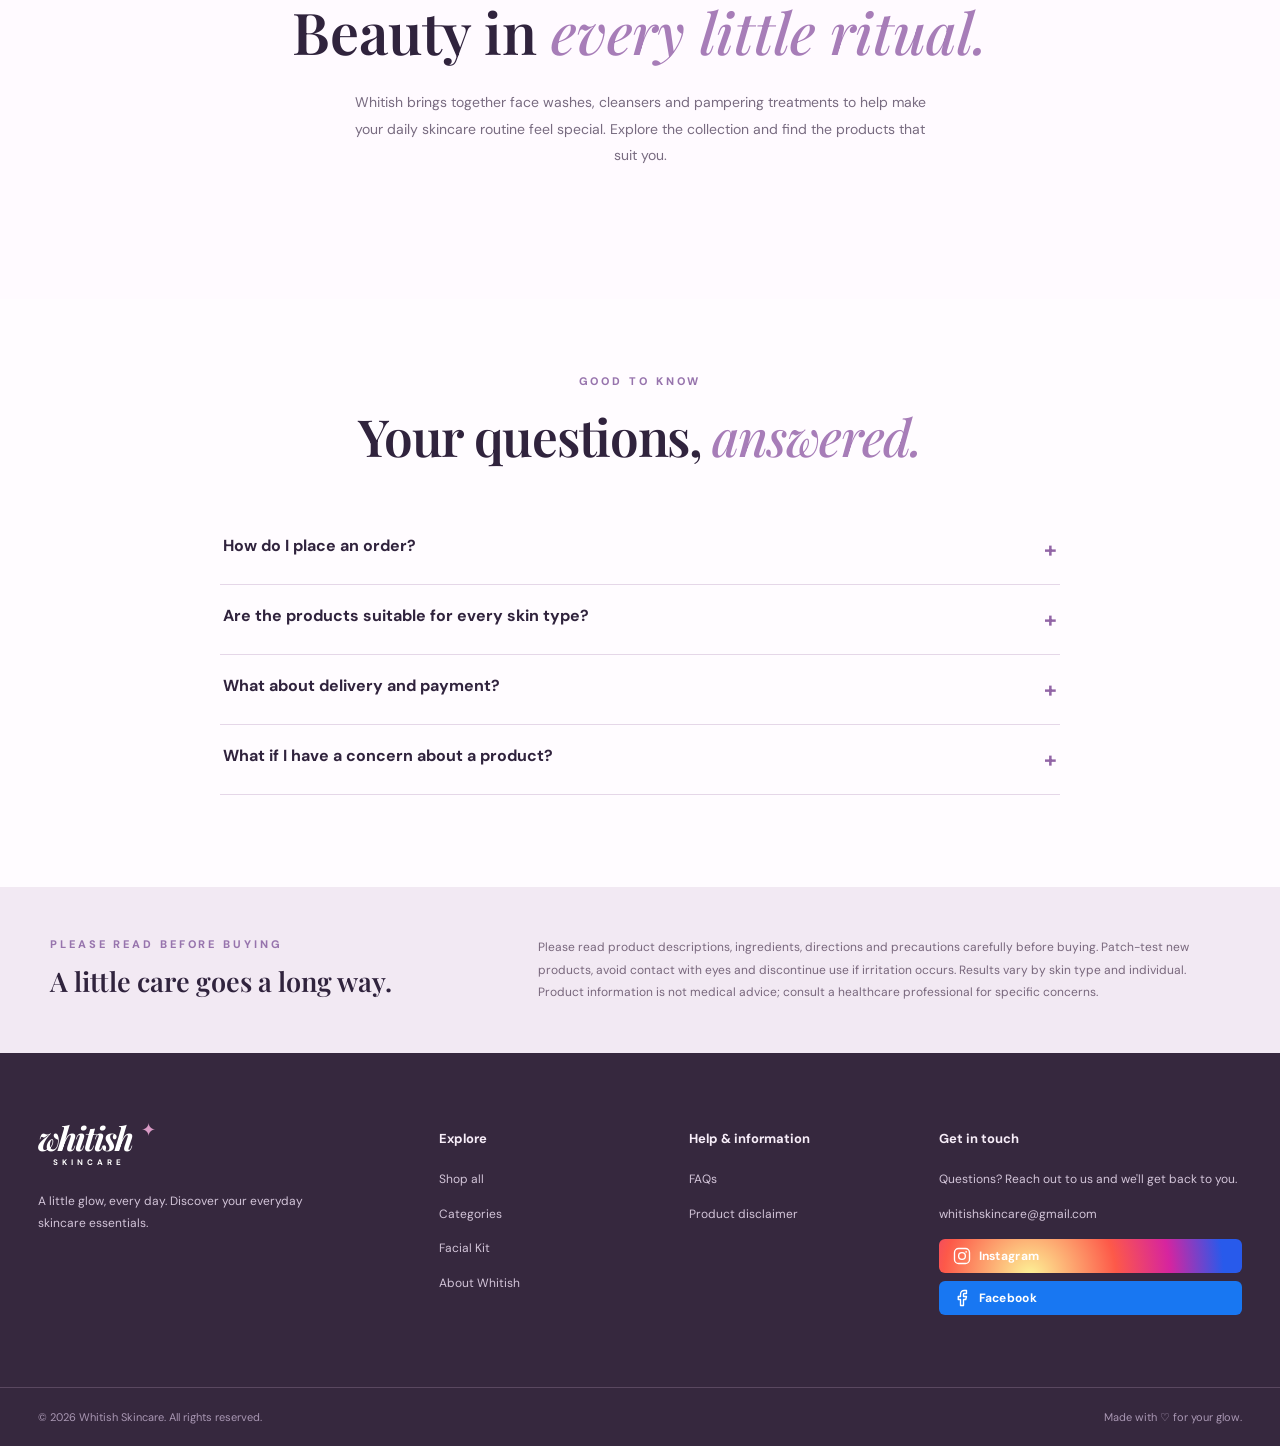
==== commit e4df7103: "Add files via upload" ====
--- a/index.html
+++ b/index.html
@@ -131,6 +131,22 @@
       <h4>Get in touch</h4>
       <p>Questions? Reach out to us and we'll get back to you.</p>
       <a class="contact-link" href="mailto:whitishskincare@gmail.com">whitishskincare@gmail.com</a>
+      <div class="footer-socials">
+        <a href="https://www.instagram.com/glowzee9/" target="_blank" rel="noopener" aria-label="Instagram" class="footer-social-btn footer-ig">
+          <svg width="18" height="18" viewBox="0 0 24 24" fill="none" xmlns="http://www.w3.org/2000/svg" aria-hidden="true">
+            <rect x="2" y="2" width="20" height="20" rx="5.5" stroke="currentColor" stroke-width="1.8"/>
+            <circle cx="12" cy="12" r="4.5" stroke="currentColor" stroke-width="1.8"/>
+            <circle cx="17.5" cy="6.5" r="1.1" fill="currentColor"/>
+          </svg>
+          Instagram
+        </a>
+        <a href="https://www.facebook.com/" target="_blank" rel="noopener" aria-label="Facebook" class="footer-social-btn footer-fb">
+          <svg width="18" height="18" viewBox="0 0 24 24" fill="none" xmlns="http://www.w3.org/2000/svg" aria-hidden="true">
+            <path d="M18 2h-3a5 5 0 0 0-5 5v3H7v4h3v8h4v-8h3l1-4h-4V7a1 1 0 0 1 1-1h3z" stroke="currentColor" stroke-width="1.8" stroke-linecap="round" stroke-linejoin="round"/>
+          </svg>
+          Facebook
+        </a>
+      </div>
     </div>
   </div>
   <div class="footer-bottom">
@@ -176,6 +192,25 @@
       <div class="form-group">
         <label for="custAddress">Delivery Address <span class="req">*</span></label>
         <textarea id="custAddress" rows="3" placeholder="House no., street, city" required autocomplete="street-address"></textarea>
+      </div>
+      <div class="form-group">
+        <label>Payment Method <span class="req">*</span></label>
+        <div class="payment-options">
+          <button type="button" class="payment-option" data-payment="Cash on Delivery (COD)">
+            <span class="payment-option-icon">
+              <svg width="32" height="32" viewBox="0 0 64 64" fill="none" xmlns="http://www.w3.org/2000/svg" aria-hidden="true">
+                <rect x="4" y="14" width="56" height="36" rx="5" fill="#e8f5e9" stroke="#3cb879" stroke-width="2.5"/>
+                <rect x="4" y="24" width="56" height="10" fill="#3cb879" opacity=".18"/>
+                <circle cx="32" cy="32" r="9" fill="#fff" stroke="#3cb879" stroke-width="2"/>
+                <text x="32" y="37" text-anchor="middle" font-size="11" font-family="DM Sans,sans-serif" font-weight="800" fill="#3cb879">Rs</text>
+                <rect x="8" y="40" width="14" height="4" rx="2" fill="#3cb879" opacity=".4"/>
+              </svg>
+            </span>
+            <span class="payment-option-label">Cash on Delivery<small>COD</small></span>
+            <span class="payment-option-check">✓</span>
+          </button>
+        </div>
+        <p class="payment-error" id="paymentError" hidden>Please select a payment method to continue.</p>
       </div>
       <div class="form-total" id="formTotal"></div>
       <button type="submit" class="btn btn-dark form-submit-btn" id="submitOrderBtn">Confirm Order ✦</button>
--- a/style.css
+++ b/style.css
@@ -34,3 +34,22 @@
 .thankyou-ref strong{color:#543a65}
 .modal-thankyou .btn{min-width:200px;justify-content:center}
 @media(max-width:560px){.modal{padding:30px 22px}.modal-thankyou{padding:40px 22px}.modal-thankyou h2{font-size:28px}}
+
+/* ── PAYMENT OPTIONS ────────────────────────────────────────────────────────── */
+.payment-options{display:flex;gap:10px;flex-wrap:wrap;margin-top:4px}
+.payment-option{display:flex;align-items:center;gap:12px;border:2px solid #e0cfe8;border-radius:8px;padding:12px 16px;background:#fdf8ff;cursor:pointer;transition:border-color .2s,background .2s,box-shadow .2s;text-align:left;width:100%}
+.payment-option:hover{border-color:#9265a6;background:#f7eeff}
+.payment-option.selected{border-color:#543a65;background:#f3e8f8;box-shadow:0 0 0 3px rgba(146,101,166,.15)}
+.payment-option-icon{flex-shrink:0;display:flex;align-items:center}
+.payment-option-label{flex:1;font-size:14px;font-weight:700;color:#30233d;display:flex;flex-direction:column;gap:2px}
+.payment-option-label small{font-size:10px;font-weight:600;letter-spacing:1.5px;color:#9b82a8;text-transform:uppercase}
+.payment-option-check{width:22px;height:22px;border-radius:50%;border:2px solid #d9c8e0;display:grid;place-items:center;font-size:12px;color:transparent;transition:all .2s;flex-shrink:0}
+.payment-option.selected .payment-option-check{background:#543a65;border-color:#543a65;color:#fff}
+.payment-error{color:#c2527a;font-size:12px;margin-top:8px;padding:9px 12px;background:#fef0f3;border-radius:4px;border-left:3px solid #c2527a}
+
+/* ── FOOTER SOCIAL BUTTONS ──────────────────────────────────────────────────── */
+.footer-socials{display:flex;flex-direction:column;gap:8px;margin-top:14px}
+.footer-social-btn{display:inline-flex;align-items:center;gap:8px;padding:8px 14px;border-radius:6px;font-size:12px;font-weight:700;letter-spacing:.3px;transition:opacity .2s,transform .2s;color:#fff;text-decoration:none}
+.footer-social-btn:hover{opacity:.88;transform:translateX(3px)}
+.footer-ig{background:radial-gradient(circle at 30% 110%,#fdf497,#fd5949 40%,#d6249f 65%,#285aeb 90%)}
+.footer-fb{background:#1877f2}
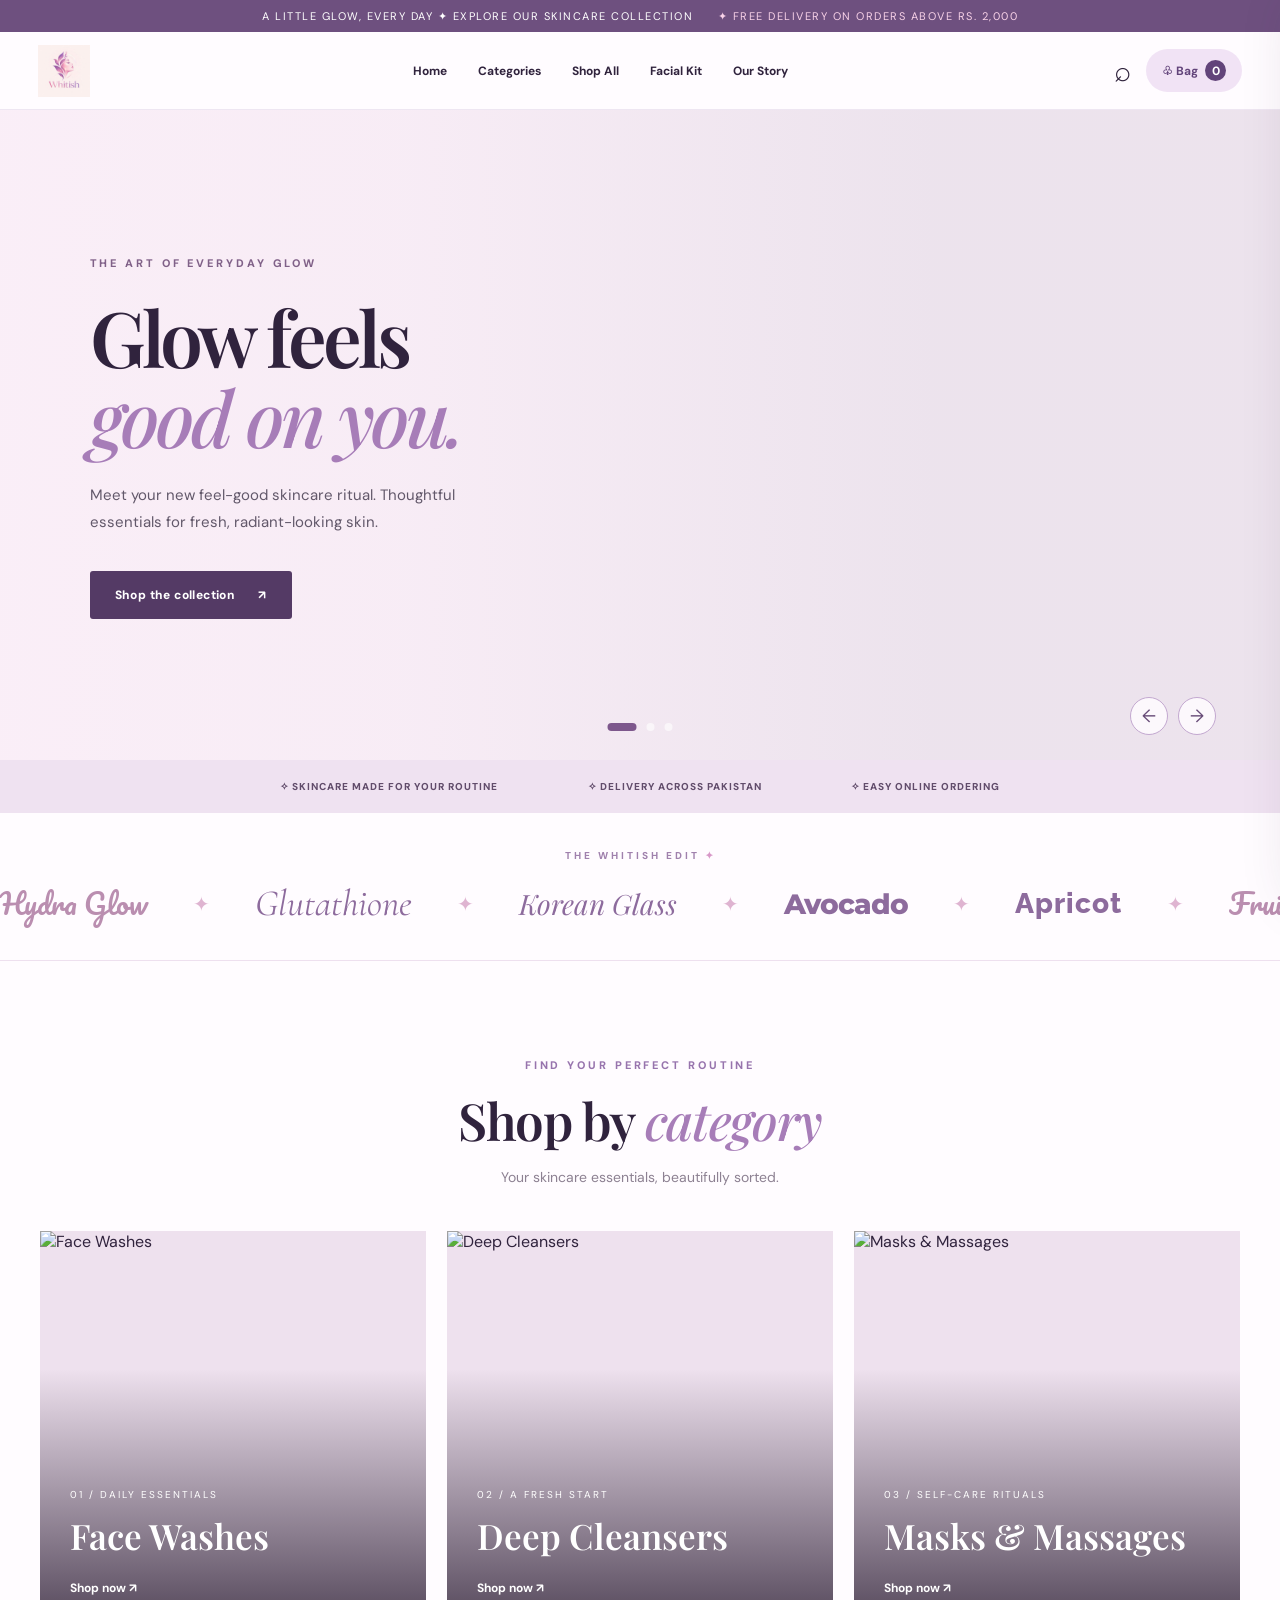
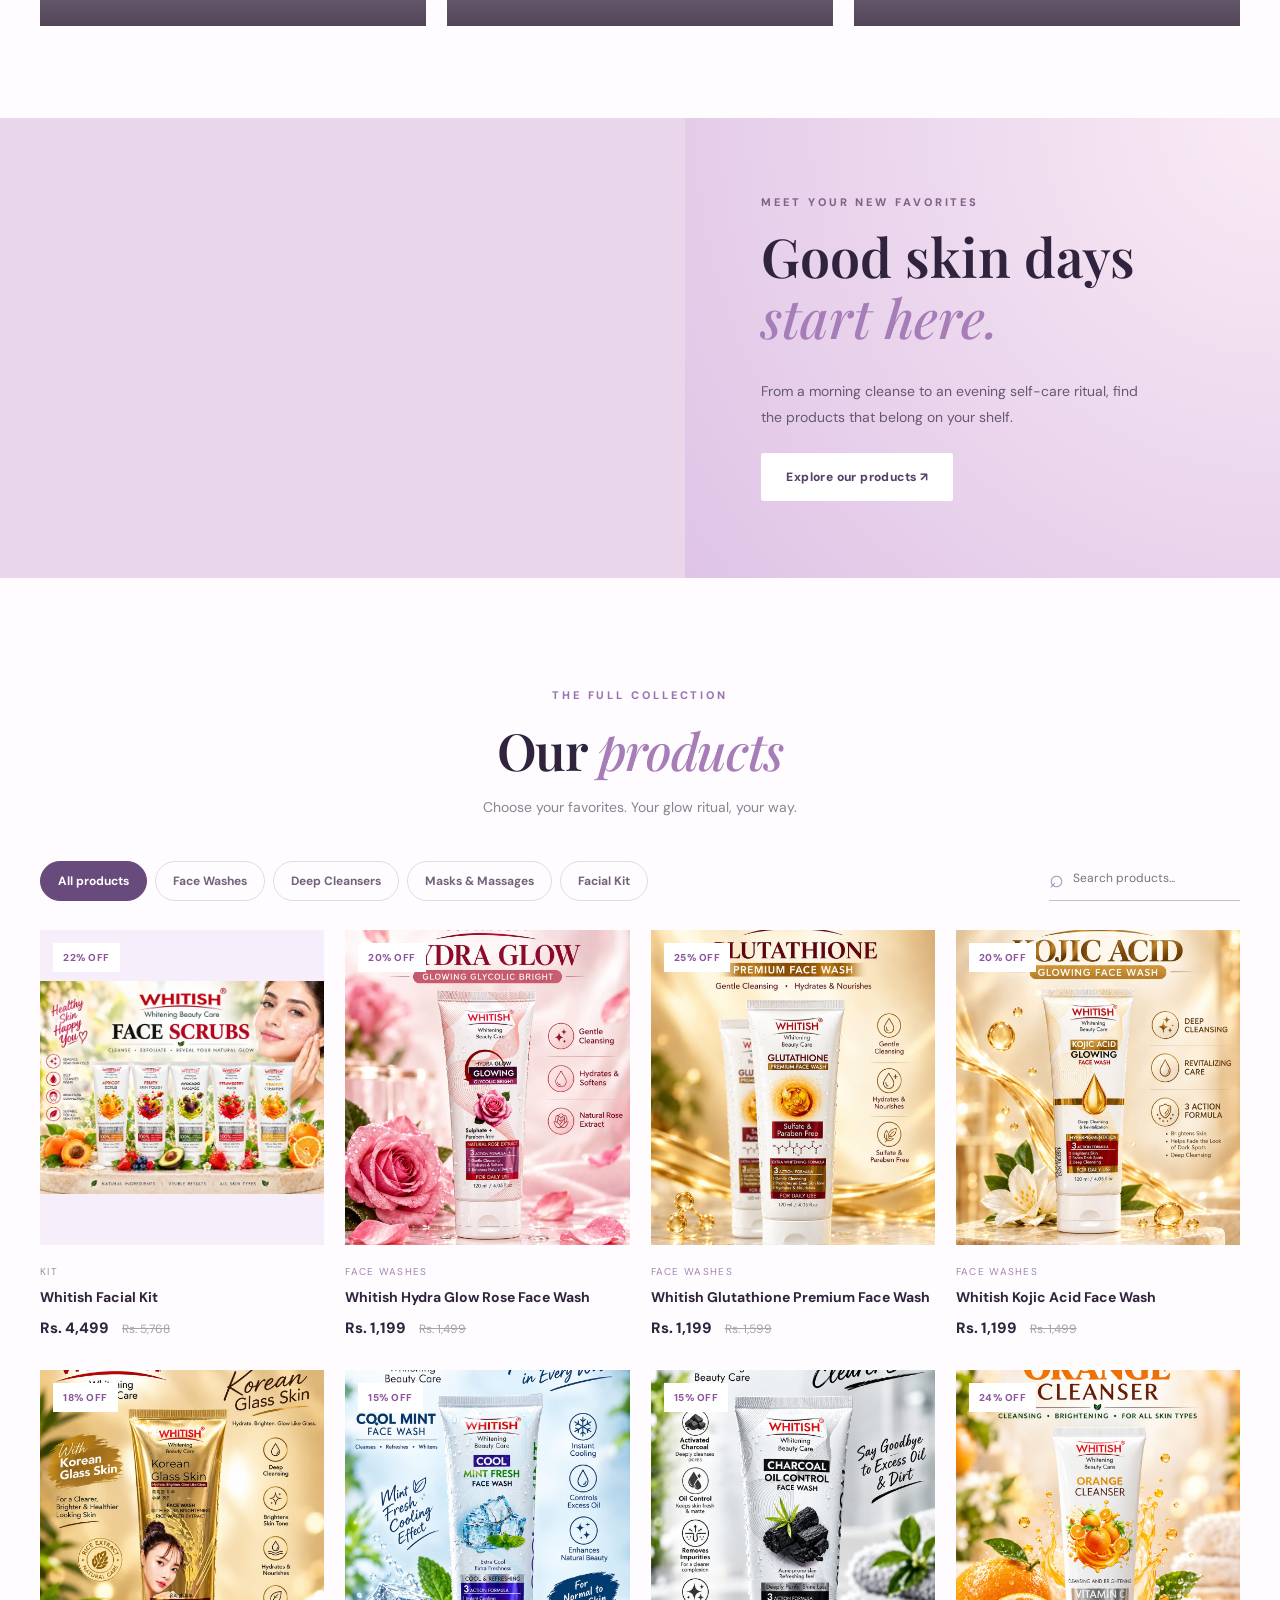
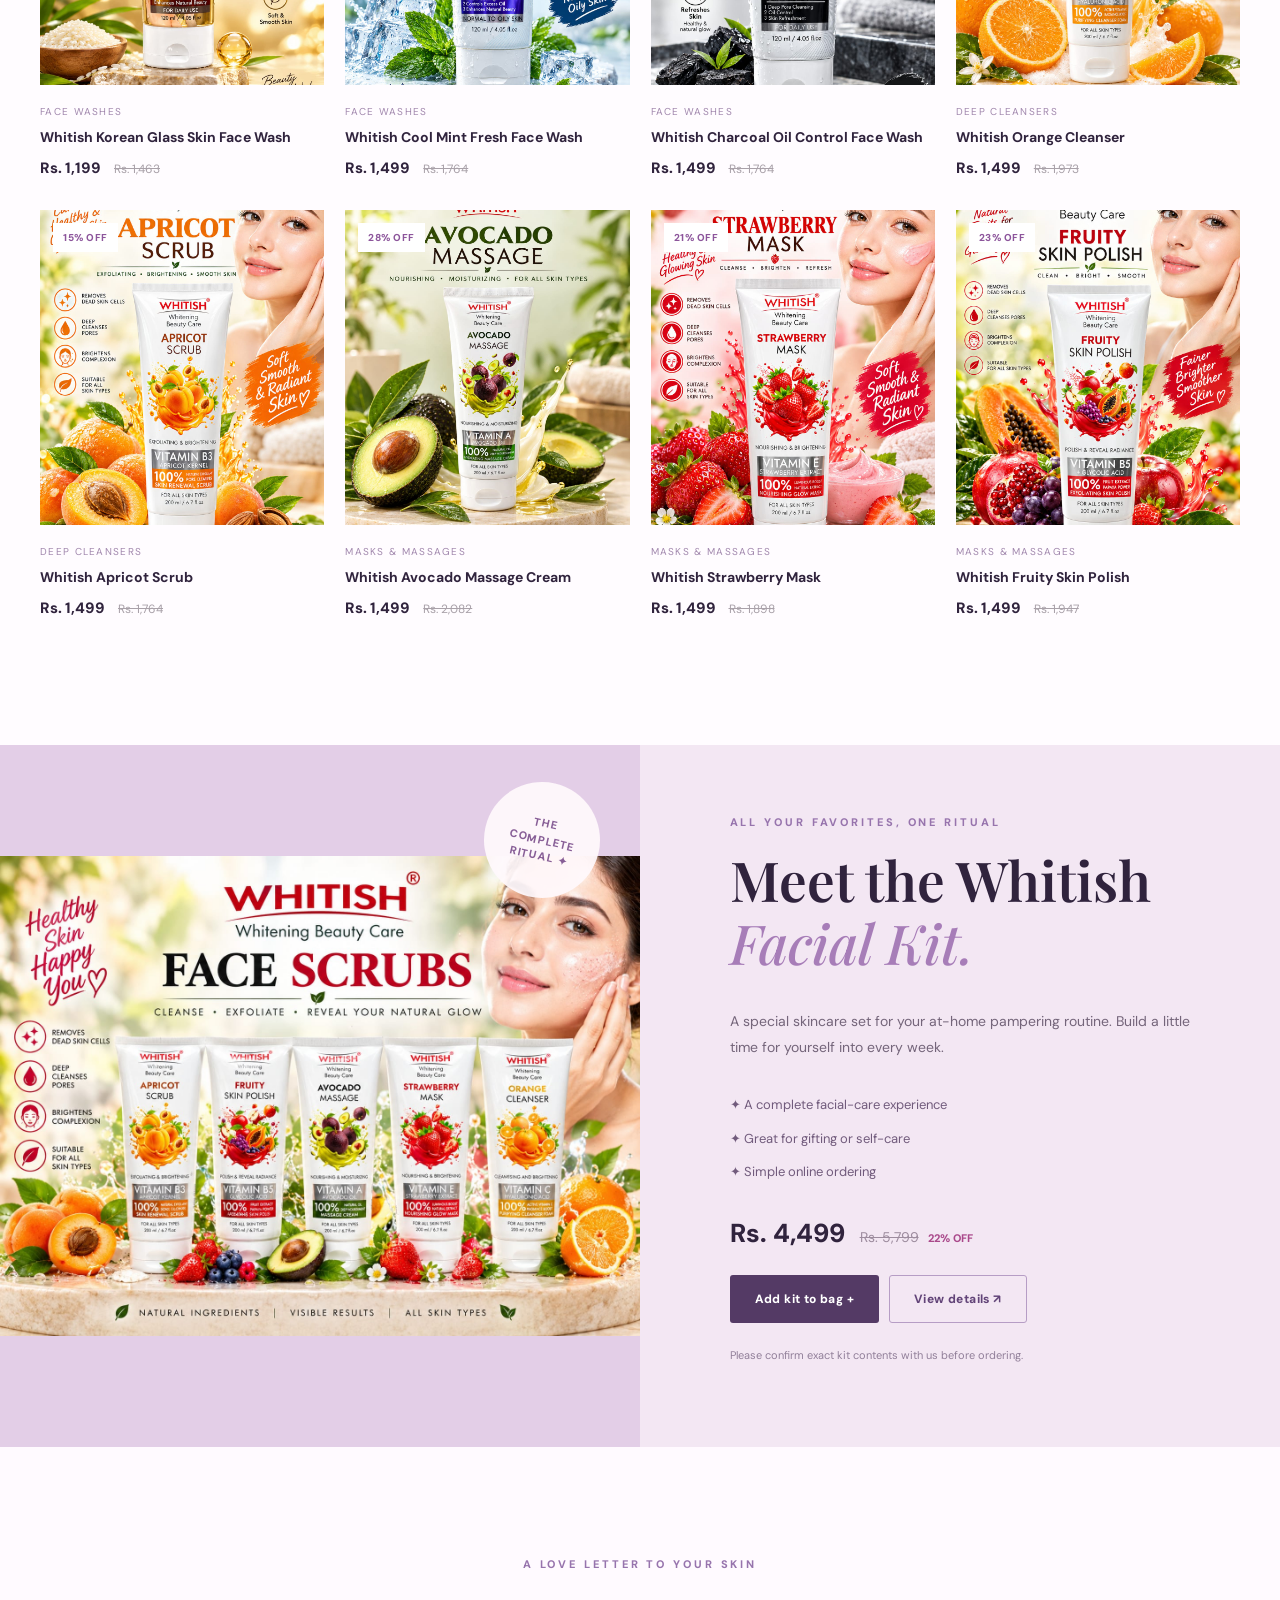
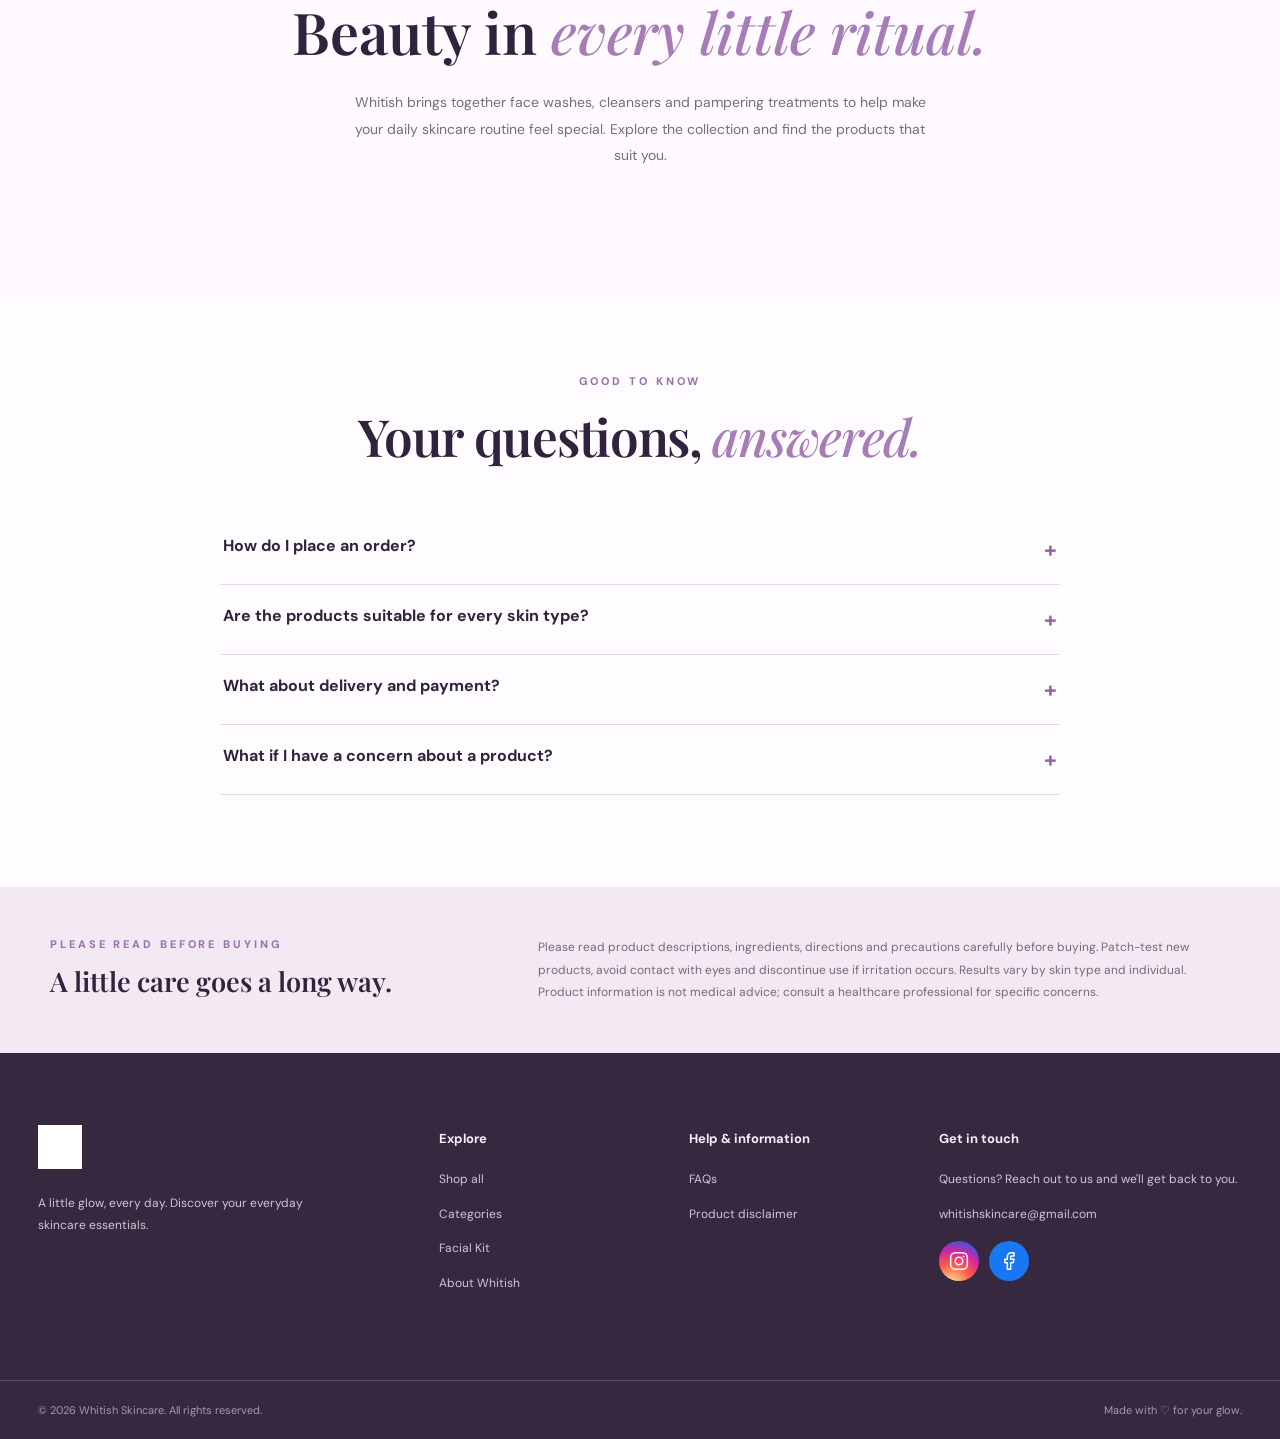
==== commit a4cc7266: "Add files via upload" ====
--- a/index.html
+++ b/index.html
@@ -6,7 +6,7 @@
 <header class="header" id="header">
   <div class="header-inner">
     <button class="icon-button mobile-menu" id="menuBtn" aria-label="Open menu">☰</button>
-    <a class="logo" href="#home" aria-label="Whitish home">whitish<span>✦</span><small>SKINCARE</small></a>
+    <a class="logo-link" href="#home" aria-label="Whitish home"><img src="logo.jpeg" alt="Whitish Skincare" class="logo-img"/></a>
     <nav id="mainNav">
       <a href="#home">Home</a>
       <a href="#categories">Categories</a>
@@ -112,7 +112,7 @@
 <footer id="contact">
   <div class="footer-main">
     <div class="footer-brand">
-      <a class="logo" href="#home">whitish<span>✦</span><small>SKINCARE</small></a>
+      <a class="logo-link" href="#home"><img src="logo.jpeg" alt="Whitish Skincare" class="logo-img logo-img-footer"/></a>
       <p>A little glow, every day. Discover your everyday skincare essentials.</p>
     </div>
     <div>
@@ -132,19 +132,17 @@
       <p>Questions? Reach out to us and we'll get back to you.</p>
       <a class="contact-link" href="mailto:whitishskincare@gmail.com">whitishskincare@gmail.com</a>
       <div class="footer-socials">
-        <a href="https://www.instagram.com/glowzee9/" target="_blank" rel="noopener" aria-label="Instagram" class="footer-social-btn footer-ig">
-          <svg width="18" height="18" viewBox="0 0 24 24" fill="none" xmlns="http://www.w3.org/2000/svg" aria-hidden="true">
-            <rect x="2" y="2" width="20" height="20" rx="5.5" stroke="currentColor" stroke-width="1.8"/>
-            <circle cx="12" cy="12" r="4.5" stroke="currentColor" stroke-width="1.8"/>
-            <circle cx="17.5" cy="6.5" r="1.1" fill="currentColor"/>
+        <a href="https://www.instagram.com/glowzee9/" target="_blank" rel="noopener" aria-label="Instagram" class="social-circle social-ig">
+          <svg width="20" height="20" viewBox="0 0 24 24" fill="none" xmlns="http://www.w3.org/2000/svg" aria-hidden="true">
+            <rect x="2" y="2" width="20" height="20" rx="5.5" stroke="white" stroke-width="1.8"/>
+            <circle cx="12" cy="12" r="4.5" stroke="white" stroke-width="1.8"/>
+            <circle cx="17.5" cy="6.5" r="1.1" fill="white"/>
           </svg>
-          Instagram
         </a>
-        <a href="https://www.facebook.com/" target="_blank" rel="noopener" aria-label="Facebook" class="footer-social-btn footer-fb">
-          <svg width="18" height="18" viewBox="0 0 24 24" fill="none" xmlns="http://www.w3.org/2000/svg" aria-hidden="true">
-            <path d="M18 2h-3a5 5 0 0 0-5 5v3H7v4h3v8h4v-8h3l1-4h-4V7a1 1 0 0 1 1-1h3z" stroke="currentColor" stroke-width="1.8" stroke-linecap="round" stroke-linejoin="round"/>
+        <a href="https://www.facebook.com/" target="_blank" rel="noopener" aria-label="Facebook" class="social-circle social-fb">
+          <svg width="20" height="20" viewBox="0 0 24 24" fill="none" xmlns="http://www.w3.org/2000/svg" aria-hidden="true">
+            <path d="M18 2h-3a5 5 0 0 0-5 5v3H7v4h3v8h4v-8h3l1-4h-4V7a1 1 0 0 1 1-1h3z" stroke="white" stroke-width="1.8" stroke-linecap="round" stroke-linejoin="round" fill="none"/>
           </svg>
-          Facebook
         </a>
       </div>
     </div>
--- a/style.css
+++ b/style.css
@@ -1,4 +1,4 @@
-:root{--ink:#30233d;--muted:#73667c;--purple:#9f79bd;--deep:#62447a;--blush:#f7dce9;--paper:#fffcff;--lav:#f6eefb;--border:#eadfed}*{box-sizing:border-box}html{scroll-behavior:smooth;scroll-padding-top:90px}body{margin:0;font-family:'DM Sans',sans-serif;color:var(--ink);background:var(--paper)}button,input{font:inherit}button{cursor:pointer}a{color:inherit;text-decoration:none}img{display:block;max-width:100%}[hidden]{display:none!important}.announcement{padding:9px 20px;text-align:center;background:#6e507f;color:#fff;font-size:11px;letter-spacing:1.5px;text-transform:uppercase}.announcement span{margin-left:20px;color:#f8d2e8}.header{height:78px;background:rgba(255,252,255,.96);position:sticky;top:0;z-index:25;border-bottom:1px solid #eee6f2;backdrop-filter:blur(15px)}.header-inner{max-width:1350px;padding:0 38px;height:100%;margin:auto;display:flex;align-items:center;justify-content:space-between;gap:28px}.logo{font:italic 700 33px 'Playfair Display',serif;line-height:25px;letter-spacing:-2px;display:inline-flex;flex-direction:column;position:relative}.logo>span{font:18px 'DM Sans';color:#d99ac5;position:absolute;right:-22px;top:-7px}.logo small{font:700 8px 'DM Sans';letter-spacing:4px;margin:7px 0 0 15px}.header nav{display:flex;align-items:center;gap:31px;font-size:12px;font-weight:700}.header nav a:hover,.footer-main a:hover{color:#a77dbf}.header-actions{display:flex;align-items:center;gap:12px}.icon-button{border:0;background:transparent;font-size:29px;color:var(--ink);padding:3px}.cart-button{background:#f1e3f5;border:0;padding:11px 16px;border-radius:30px;color:var(--deep);font-weight:700;font-size:12px;white-space:nowrap}.cart-count{display:inline-grid;place-items:center;background:var(--deep);color:white;width:21px;height:21px;border-radius:50%;margin-left:4px}.mobile-menu{display:none}.hero{height:min(650px,75vw);min-height:480px;position:relative;overflow:hidden;background:#ebe2ec}.hero-slide{position:absolute;inset:0;background-image:linear-gradient(90deg,rgba(251,239,248,.94) 0%,rgba(251,239,248,.78) 32%,rgba(251,239,248,.08) 73%),var(--hero);background-size:cover;background-position:center;opacity:0;transition:opacity 1s ease;display:flex;align-items:center}.hero-slide.active{opacity:1;z-index:1}.hero-content{margin-left:max(7%,calc((100vw - 1210px)/2));max-width:550px;padding:45px 25px 45px 0}.eyebrow{font-size:11px;letter-spacing:2.9px;font-weight:800;color:#806188}.eyebrow.purple{color:#9774ad}.hero h1{font:600 clamp(59px,6vw,100px)/1.04 'Playfair Display',serif;letter-spacing:-4px;margin:25px 0}.hero h1 em,.section h2 em,.feature-panel em,.kit-content em,.story-section em{font-weight:500;color:#a77db8}.hero p{max-width:395px;line-height:1.8;color:#62586a;font-size:15px;margin-bottom:35px}.btn{border:1px solid transparent;padding:15px 24px;display:inline-flex;align-items:center;justify-content:center;gap:23px;font-size:12px;font-weight:800;letter-spacing:.4px;transition:transform .2s,background .2s;border-radius:3px}.btn:hover{transform:translateY(-2px)}.btn-dark{background:#543a65;color:#fff}.btn-dark:hover{background:#785493}.btn-white{background:#fff;color:#593d68}.btn-outline{border-color:#b69dc5;background:transparent;color:#624478}.hero-dots{position:absolute;bottom:29px;left:50%;transform:translateX(-50%);z-index:5;display:flex;gap:10px}.hero-dots button{background:#ffffff99;border:0;width:8px;height:8px;border-radius:20px;padding:0}.hero-dots button.active{width:29px;background:#7d578c}.hero-arrows{position:absolute;right:5%;bottom:25px;z-index:5;display:flex;gap:10px}.hero-arrows button{border:1px solid #c3a8d0;background:#fffcffdd;width:38px;height:38px;border-radius:50%;font-size:18px;color:#684c78}.benefit-strip{display:flex;justify-content:center;gap:7vw;flex-wrap:wrap;padding:20px;background:#efe2f1;color:#614c6b;text-transform:uppercase;letter-spacing:1px;font-size:10px;font-weight:800}.marquee-wrap{padding:36px 0 32px;overflow:hidden;border-bottom:1px solid #eee0ef}.marquee-label{text-align:center;font-size:10px;letter-spacing:3px;font-weight:800;color:#a081ad;margin-bottom:17px}.marquee-label span{color:#d898c8}.marquee{overflow:hidden}.marquee-track{display:flex;align-items:center;gap:45px;width:max-content;animation:marquee 38s linear infinite}.marquee-track:hover{animation-play-state:paused}.marquee-item{font-size:28px;white-space:nowrap;color:#8d6b9d}.marquee-item:nth-child(5n+1){font-family:'Pacifico',cursive;color:#ba8eb0}.marquee-item:nth-child(5n+2){font-family:'Montserrat',sans-serif;font-weight:800;letter-spacing:-1px}.marquee-item:nth-child(5n+3){font-family:'Cormorant Garamond',serif;font-style:italic;font-size:37px}.marquee-item:nth-child(5n+4){font-family:'Raleway',sans-serif;font-weight:800;letter-spacing:1px}.marquee-item:nth-child(5n+5){font-family:'Playfair Display',serif;font-style:italic}.marquee-star{color:#dfb4d1;font-size:20px}@keyframes marquee{to{transform:translateX(-50%)}}.section{max-width:1360px;margin:auto;padding:92px 40px}.section-heading{text-align:center;margin-bottom:45px}.section-heading h2{font:600 clamp(37px,4vw,56px) 'Playfair Display',serif;margin:12px 0;letter-spacing:-1.3px}.section-heading p{color:#8d8192;font-size:14px}.categories-grid{display:grid;grid-template-columns:repeat(3,1fr);gap:21px}.category-card{height:395px;position:relative;overflow:hidden;background:#eee1ee}.category-card:after{content:"";inset:0;position:absolute;background:linear-gradient(0deg,rgba(36,23,44,.77),transparent 65%)}.category-card img{width:100%;height:100%;object-fit:cover;transition:transform .5s}.category-card:hover img{transform:scale(1.06)}.category-caption{position:absolute;z-index:2;left:30px;bottom:29px;color:white}.category-caption span{letter-spacing:2px;font-size:10px}.category-caption h3{font:600 35px 'Playfair Display',serif;margin:9px 0 17px}.category-caption b{font-size:12px}.feature-banner{display:grid;grid-template-columns:1.15fr 1fr;min-height:460px;background:#e9d6eb}.feature-photo{background:url('https://images.unsplash.com/photo-1596462502278-27bfdc403348?auto=format&fit=crop&w=1200&q=85') center/cover}.feature-panel{display:flex;flex-direction:column;justify-content:center;align-items:flex-start;padding:50px clamp(30px,6vw,105px);background:radial-gradient(circle at right top,#f9ebf5,#dfc4e6)}.feature-panel h2{font:600 clamp(40px,4.2vw,62px)/1.14 'Playfair Display',serif;margin:16px 0}.feature-panel p{font-size:14px;line-height:1.9;max-width:400px;color:#665971;margin-bottom:22px}.shop-section{padding-top:105px}.shop-controls{display:flex;justify-content:space-between;align-items:center;gap:25px;flex-wrap:wrap;margin-bottom:29px}.filter-tabs{display:flex;gap:8px;flex-wrap:wrap}.filter-tabs button{font-size:12px;font-weight:700;padding:11px 17px;background:transparent;border:1px solid #e6d8eb;border-radius:24px;color:#74627c}.filter-tabs button.active,.filter-tabs button:hover{background:#694a7c;color:white;border-color:#694a7c}.search-field{display:flex;align-items:center;border-bottom:1px solid #cdb8d7;font-size:25px;color:#a78ab8;padding:0 0 5px}.search-field input{border:0;outline:0;background:transparent;padding:9px;width:176px;font-size:12px}.product-grid{display:grid;grid-template-columns:repeat(4,minmax(0,1fr));gap:32px 21px}.product-card{min-width:0}.product-img{height:315px;position:relative;overflow:hidden;background:var(--lav);display:flex;align-items:center;justify-content:center}.product-img img{width:100%;height:100%;object-fit:cover;transition:transform .35s}.product-card:hover .product-img img{transform:scale(1.05)}.discount-tag{position:absolute;top:13px;left:13px;font-size:10px;font-weight:800;letter-spacing:.5px;background:white;color:#8c559b;padding:8px 10px}.quick-add{position:absolute;bottom:12px;left:12px;right:12px;background:#fffdf9;border:0;font-size:12px;font-weight:800;padding:13px;transform:translateY(70px);transition:transform .25s}.product-card:hover .quick-add,.quick-add:focus{transform:translateY(0)}.product-meta{padding-top:14px}.product-category{font-size:10px;text-transform:uppercase;letter-spacing:1.3px;color:#a187ad}.product-title{font-weight:700;display:block;margin:7px 0 9px;font-size:14px;line-height:1.5}.product-title:hover{color:#9568a9}.price{font-size:15px;font-weight:800}.compare{font-size:12px;color:#a9a1a9;text-decoration:line-through;margin-left:9px}.empty-products{text-align:center;padding:70px;color:#87748b}.kit-section{display:grid;grid-template-columns:1fr 1fr;background:#f3e7f3;margin-top:35px;min-height:550px}.kit-visual{position:relative;background:#e3cee7;min-height:500px}.kit-visual-img{position:absolute;inset:0;background:url('kit.jpeg') center/contain no-repeat;background-color:#e3cee7}.kit-seal{position:absolute;top:37px;right:40px;background:#fff9fcee;border-radius:50%;width:116px;height:116px;display:grid;place-items:center;text-align:center;font-size:11px;font-weight:800;line-height:1.5;letter-spacing:1px;transform:rotate(13deg);color:#875e96}.kit-content{padding:70px clamp(35px,7vw,120px);display:flex;flex-direction:column;justify-content:center;align-items:flex-start}.kit-content h2{font:600 clamp(38px,4.3vw,59px)/1.15 'Playfair Display',serif;margin:19px 0}.kit-content>p{font-size:14px;line-height:1.9;color:#74657a;max-width:460px}.kit-includes{font-size:13px;line-height:2.6;color:#715b7c;margin:13px 0}.kit-price{font-size:26px;font-weight:800;margin:14px 0 25px}.kit-price del{font-size:14px;color:#9d8c9e;margin-left:9px;font-weight:400}.kit-price span{font-size:11px;color:#aa498b;margin-left:9px}.kit-buttons{display:flex;gap:10px;flex-wrap:wrap}.kit-note{font-size:11px!important;color:#917f99!important;margin-top:22px}.story-section{text-align:center;background:#fffaff;padding:105px 25px}.story-section h2{font:600 clamp(38px,4.5vw,59px) 'Playfair Display',serif;max-width:750px;margin:20px auto}.story-section p{max-width:590px;margin:0 auto 25px;color:#786b80;line-height:1.9;font-size:14px}.story-section a{font-size:13px;font-weight:800;color:#775389}.faq-section{max-width:920px;padding-top:70px}.faq-list details{border-bottom:1px solid #e5d7e8;padding:20px 3px}.faq-list summary{font-weight:700;cursor:pointer;list-style:none;display:flex;justify-content:space-between;gap:15px}.faq-list summary:after{content:'+';font-size:22px;color:#9265a6}.faq-list details[open] summary:after{content:'−'}.faq-list p{color:#796b83;font-size:13px;line-height:1.9;max-width:740px}.disclaimer{padding:37px max(40px,calc((100vw - 1180px)/2));background:#f2e9f3;display:grid;grid-template-columns:1fr 1.6fr;gap:55px;align-items:center}.disclaimer h3{font:600 27px 'Playfair Display',serif;margin:10px 0}.disclaimer p{font-size:12px;line-height:1.9;color:#78677c}footer{background:#36283e;color:#f7edf8}.footer-main{max-width:1300px;padding:72px 38px;margin:auto;display:grid;grid-template-columns:1.8fr 1fr 1fr 1.6fr;gap:60px}.footer-main h4{margin:5px 0 22px;font-size:13px}.footer-main>div>a:not(.logo),.footer-main p{display:block;margin:0 0 13px;color:#d3c5d9;font-size:12px;line-height:1.8}.footer-brand p{max-width:270px;margin:24px 0!important}.footer-brand .logo{color:#fff}.footer-bottom{border-top:1px solid #5a4860;max-width:1300px;margin:auto;padding:22px 38px;display:flex;justify-content:space-between;color:#a997b3;font-size:11px}.contact-link{display:block;margin-bottom:8px;color:#d3c5d9;font-size:12px}.contact-link:hover{color:#fff}.overlay{position:fixed;inset:0;background:rgba(34,20,40,.5);z-index:39}.cart-drawer{position:fixed;z-index:40;right:0;top:0;width:min(100%,450px);height:100dvh;background:#fffaff;display:flex;flex-direction:column;transform:translateX(105%);transition:transform .3s;box-shadow:-10px 0 50px #3c264321}.cart-drawer.open{transform:translateX(0)}.drawer-head{display:flex;justify-content:space-between;padding:30px;border-bottom:1px solid #efdfef}.drawer-head h2{font:600 30px 'Playfair Display',serif;margin:7px 0}.drawer-head h2 span{font:14px 'DM Sans',sans-serif}.close-button{font-size:32px;background:none;border:0;align-self:flex-start}.cart-items{padding:23px;flex:1;overflow-y:auto}.cart-item{display:flex;gap:15px;padding:12px 0 20px;border-bottom:1px solid #eee3ef}.cart-item img{width:85px;height:90px;object-fit:cover;background:#f1e5f3}.cart-item-info{flex:1}.cart-item h4{font-size:13px;margin:2px 0 8px}.cart-item p{font-size:12px;margin:0 0 13px;color:#765b85}.qty-control{display:flex;align-items:center;gap:15px;font-size:13px}.qty-control button{width:24px;height:24px;border:1px solid #e0cde3;background:white}.remove-item{background:none;border:0;color:#ae799d;text-decoration:underline;font-size:11px;margin-left:auto}.cart-footer{padding:25px;border-top:1px solid #eee2ef}.cart-subtotal{display:flex;justify-content:space-between;font-size:17px}.cart-footer p{font-size:11px;line-height:1.6;color:#827386}.checkout-btn{width:100%;margin-top:14px}.checkout-btn:disabled{background:#c8bacd;cursor:not-allowed}.continue-btn{width:100%;margin-top:15px;background:none;border:none;font-size:12px;text-decoration:underline}.cart-empty{text-align:center;margin-top:120px;color:#8a738d}.cart-empty div{font-size:60px}.toast{position:fixed;bottom:25px;left:50%;transform:translate(-50%,120px);background:#563b68;color:white;padding:13px 23px;z-index:60;border-radius:5px;opacity:0;transition:all .25s;font-size:13px}.toast.show{opacity:1;transform:translate(-50%,0)}.product-detail{max-width:1250px;margin:0 auto;padding:38px 35px 95px}.breadcrumbs{color:#937d9c;font-size:12px;margin-bottom:32px}.breadcrumbs a{text-decoration:underline}.detail-main{display:grid;grid-template-columns:1fr 1fr;gap:65px}.detail-photo{background:#f3eaf4;position:relative;min-height:520px}.detail-photo img{width:100%;height:580px;object-fit:cover}.detail-info{padding:20px 0}.detail-info h1{font:600 clamp(35px,4vw,55px)/1.15 'Playfair Display',serif;margin:17px 0}.detail-price{font-size:26px;font-weight:800;margin:20px 0}.detail-price del{font-size:16px;font-weight:400;color:#a49ba5;margin-left:12px}.detail-badge{font-size:11px;color:#a55291;margin-left:10px}.detail-intro{font-size:14px;color:#71647a;line-height:1.85;white-space:pre-line}.detail-purchase{display:flex;gap:12px;align-items:center;margin:30px 0 19px}.detail-qty{border:1px solid #d9c7df;display:flex;align-items:center;height:49px}.detail-qty button{padding:0 16px;border:0;background:none;font-size:22px}.detail-qty span{width:24px;text-align:center}.detail-add{flex:1;height:49px}.detail-notes{font-size:12px;line-height:1.8;color:#8b7b91}.detail-tabs{margin-top:40px;border-top:1px solid #e5d9e9}.detail-tabs details{border-bottom:1px solid #e5d9e9;padding:17px 0}.detail-tabs summary{cursor:pointer;font-size:15px;font-weight:800}.detail-tabs p,.detail-tabs li{font-size:13px;color:#70627b;line-height:2;white-space:pre-line}.detail-tabs ul,.detail-tabs ol{padding-left:22px}.related-title{font:600 35px 'Playfair Display',serif;margin:85px 0 30px}.related-grid{display:grid;grid-template-columns:repeat(4,1fr);gap:19px}@media(max-width:1050px){.header nav{gap:15px}.header-inner{padding:0 23px}.product-grid{grid-template-columns:repeat(3,1fr)}.product-img{height:300px}.footer-main{gap:30px}.detail-main{gap:35px}}@media(max-width:760px){.announcement{font-size:9px}.announcement span{display:none}.header{height:67px}.mobile-menu{display:block}.header-inner{gap:13px}.header nav{display:none;position:absolute;top:67px;left:0;right:0;padding:24px;background:#fffcff;box-shadow:0 15px 20px #39244010;flex-direction:column;align-items:flex-start;gap:22px}.header nav.open{display:flex}.logo{font-size:28px}.search-button,.bag-text{display:none}.hero{height:570px;min-height:0}.hero-slide{background-image:linear-gradient(0deg,rgba(251,239,248,.96),rgba(251,239,248,.55) 60%,rgba(251,239,248,.05)),var(--hero);background-position:center}.hero-content{margin:0;align-self:flex-end;padding:0 27px 94px}.hero h1{font-size:54px;letter-spacing:-2px;margin:15px 0}.hero p{font-size:13px}.hero-arrows{right:18px;bottom:18px}.hero-dots{bottom:30px;left:20%}.benefit-strip{gap:13px;padding:16px}.benefit-strip span{font-size:9px}.section{padding:70px 19px}.categories-grid{grid-template-columns:1fr;gap:13px}.category-card{height:295px}.feature-banner,.kit-section{grid-template-columns:1fr}.feature-photo{min-height:330px}.feature-panel{padding:50px 28px}.shop-controls{justify-content:center}.filter-tabs{justify-content:center}.filter-tabs button{padding:9px 12px;font-size:10px}.search-field{width:100%;justify-content:center}.search-field input{flex:1}.product-grid{grid-template-columns:repeat(2,minmax(0,1fr));gap:22px 12px}.product-img{height:235px}.quick-add{position:static;transform:none;width:100%;background:#f0e2f4;padding:10px}.discount-tag{font-size:9px;padding:6px}.product-title{font-size:12px}.price{font-size:13px}.compare{font-size:11px}.kit-visual{min-height:360px}.kit-content{padding:55px 28px}.story-section{padding:70px 25px}.disclaimer{padding:35px 25px;grid-template-columns:1fr;gap:0}.footer-main{grid-template-columns:1fr 1fr;gap:35px;padding:55px 25px}.footer-brand{grid-column:span 2}.footer-main>div:last-child{grid-column:span 2}.footer-bottom{padding:20px 25px;gap:10px;flex-direction:column}.detail-main{grid-template-columns:1fr;gap:20px}.product-detail{padding:28px 20px 70px}.detail-photo{min-height:0}.detail-photo img{height:390px}.detail-info h1{font-size:37px}.detail-info{padding:0}.related-grid{grid-template-columns:repeat(2,1fr)}}@media(max-width:400px){.product-img{height:190px}.hero h1{font-size:48px}.hero-content{padding-right:18px}.footer-main{gap:28px}}
+:root{--ink:#30233d;--muted:#73667c;--purple:#9f79bd;--deep:#62447a;--blush:#f7dce9;--paper:#fffcff;--lav:#f6eefb;--border:#eadfed}*{box-sizing:border-box}html{scroll-behavior:smooth;scroll-padding-top:90px}body{margin:0;font-family:'DM Sans',sans-serif;color:var(--ink);background:var(--paper)}button,input{font:inherit}button{cursor:pointer}a{color:inherit;text-decoration:none}img{display:block;max-width:100%}[hidden]{display:none!important}.announcement{padding:9px 20px;text-align:center;background:#6e507f;color:#fff;font-size:11px;letter-spacing:1.5px;text-transform:uppercase}.announcement span{margin-left:20px;color:#f8d2e8}.header{height:78px;background:rgba(255,252,255,.96);position:sticky;top:0;z-index:25;border-bottom:1px solid #eee6f2;backdrop-filter:blur(15px)}.header-inner{max-width:1350px;padding:0 38px;height:100%;margin:auto;display:flex;align-items:center;justify-content:space-between;gap:28px}.logo-link{display:inline-flex;align-items:center;text-decoration:none}.logo-img{height:52px;width:auto;display:block;object-fit:contain}.logo-img-footer{height:44px;filter:brightness(0) invert(1)}.header nav{display:flex;align-items:center;gap:31px;font-size:12px;font-weight:700}.header nav a:hover,.footer-main a:hover{color:#a77dbf}.header-actions{display:flex;align-items:center;gap:12px}.icon-button{border:0;background:transparent;font-size:29px;color:var(--ink);padding:3px}.cart-button{background:#f1e3f5;border:0;padding:11px 16px;border-radius:30px;color:var(--deep);font-weight:700;font-size:12px;white-space:nowrap}.cart-count{display:inline-grid;place-items:center;background:var(--deep);color:white;width:21px;height:21px;border-radius:50%;margin-left:4px}.mobile-menu{display:none}.hero{height:min(650px,75vw);min-height:480px;position:relative;overflow:hidden;background:#ebe2ec}.hero-slide{position:absolute;inset:0;background-image:linear-gradient(90deg,rgba(251,239,248,.94) 0%,rgba(251,239,248,.78) 32%,rgba(251,239,248,.08) 73%),var(--hero);background-size:cover;background-position:center;opacity:0;transition:opacity 1s ease;display:flex;align-items:center}.hero-slide.active{opacity:1;z-index:1}.hero-content{margin-left:max(7%,calc((100vw - 1210px)/2));max-width:550px;padding:45px 25px 45px 0}.eyebrow{font-size:11px;letter-spacing:2.9px;font-weight:800;color:#806188}.eyebrow.purple{color:#9774ad}.hero h1{font:600 clamp(59px,6vw,100px)/1.04 'Playfair Display',serif;letter-spacing:-4px;margin:25px 0}.hero h1 em,.section h2 em,.feature-panel em,.kit-content em,.story-section em{font-weight:500;color:#a77db8}.hero p{max-width:395px;line-height:1.8;color:#62586a;font-size:15px;margin-bottom:35px}.btn{border:1px solid transparent;padding:15px 24px;display:inline-flex;align-items:center;justify-content:center;gap:23px;font-size:12px;font-weight:800;letter-spacing:.4px;transition:transform .2s,background .2s;border-radius:3px}.btn:hover{transform:translateY(-2px)}.btn-dark{background:#543a65;color:#fff}.btn-dark:hover{background:#785493}.btn-white{background:#fff;color:#593d68}.btn-outline{border-color:#b69dc5;background:transparent;color:#624478}.hero-dots{position:absolute;bottom:29px;left:50%;transform:translateX(-50%);z-index:5;display:flex;gap:10px}.hero-dots button{background:#ffffff99;border:0;width:8px;height:8px;border-radius:20px;padding:0}.hero-dots button.active{width:29px;background:#7d578c}.hero-arrows{position:absolute;right:5%;bottom:25px;z-index:5;display:flex;gap:10px}.hero-arrows button{border:1px solid #c3a8d0;background:#fffcffdd;width:38px;height:38px;border-radius:50%;font-size:18px;color:#684c78}.benefit-strip{display:flex;justify-content:center;gap:7vw;flex-wrap:wrap;padding:20px;background:#efe2f1;color:#614c6b;text-transform:uppercase;letter-spacing:1px;font-size:10px;font-weight:800}.marquee-wrap{padding:36px 0 32px;overflow:hidden;border-bottom:1px solid #eee0ef}.marquee-label{text-align:center;font-size:10px;letter-spacing:3px;font-weight:800;color:#a081ad;margin-bottom:17px}.marquee-label span{color:#d898c8}.marquee{overflow:hidden}.marquee-track{display:flex;align-items:center;gap:45px;width:max-content;animation:marquee 38s linear infinite}.marquee-track:hover{animation-play-state:paused}.marquee-item{font-size:28px;white-space:nowrap;color:#8d6b9d}.marquee-item:nth-child(5n+1){font-family:'Pacifico',cursive;color:#ba8eb0}.marquee-item:nth-child(5n+2){font-family:'Montserrat',sans-serif;font-weight:800;letter-spacing:-1px}.marquee-item:nth-child(5n+3){font-family:'Cormorant Garamond',serif;font-style:italic;font-size:37px}.marquee-item:nth-child(5n+4){font-family:'Raleway',sans-serif;font-weight:800;letter-spacing:1px}.marquee-item:nth-child(5n+5){font-family:'Playfair Display',serif;font-style:italic}.marquee-star{color:#dfb4d1;font-size:20px}@keyframes marquee{to{transform:translateX(-50%)}}.section{max-width:1360px;margin:auto;padding:92px 40px}.section-heading{text-align:center;margin-bottom:45px}.section-heading h2{font:600 clamp(37px,4vw,56px) 'Playfair Display',serif;margin:12px 0;letter-spacing:-1.3px}.section-heading p{color:#8d8192;font-size:14px}.categories-grid{display:grid;grid-template-columns:repeat(3,1fr);gap:21px}.category-card{height:395px;position:relative;overflow:hidden;background:#eee1ee}.category-card:after{content:"";inset:0;position:absolute;background:linear-gradient(0deg,rgba(36,23,44,.77),transparent 65%)}.category-card img{width:100%;height:100%;object-fit:cover;transition:transform .5s}.category-card:hover img{transform:scale(1.06)}.category-caption{position:absolute;z-index:2;left:30px;bottom:29px;color:white}.category-caption span{letter-spacing:2px;font-size:10px}.category-caption h3{font:600 35px 'Playfair Display',serif;margin:9px 0 17px}.category-caption b{font-size:12px}.feature-banner{display:grid;grid-template-columns:1.15fr 1fr;min-height:460px;background:#e9d6eb}.feature-photo{background:url('https://images.unsplash.com/photo-1596462502278-27bfdc403348?auto=format&fit=crop&w=1200&q=85') center/cover}.feature-panel{display:flex;flex-direction:column;justify-content:center;align-items:flex-start;padding:50px clamp(30px,6vw,105px);background:radial-gradient(circle at right top,#f9ebf5,#dfc4e6)}.feature-panel h2{font:600 clamp(40px,4.2vw,62px)/1.14 'Playfair Display',serif;margin:16px 0}.feature-panel p{font-size:14px;line-height:1.9;max-width:400px;color:#665971;margin-bottom:22px}.shop-section{padding-top:105px}.shop-controls{display:flex;justify-content:space-between;align-items:center;gap:25px;flex-wrap:wrap;margin-bottom:29px}.filter-tabs{display:flex;gap:8px;flex-wrap:wrap}.filter-tabs button{font-size:12px;font-weight:700;padding:11px 17px;background:transparent;border:1px solid #e6d8eb;border-radius:24px;color:#74627c}.filter-tabs button.active,.filter-tabs button:hover{background:#694a7c;color:white;border-color:#694a7c}.search-field{display:flex;align-items:center;border-bottom:1px solid #cdb8d7;font-size:25px;color:#a78ab8;padding:0 0 5px}.search-field input{border:0;outline:0;background:transparent;padding:9px;width:176px;font-size:12px}.product-grid{display:grid;grid-template-columns:repeat(4,minmax(0,1fr));gap:32px 21px}.product-card{min-width:0}.product-img{height:315px;position:relative;overflow:hidden;background:var(--lav);display:flex;align-items:center;justify-content:center}.product-img img{width:100%;height:100%;object-fit:cover;transition:transform .35s}.product-card:hover .product-img img{transform:scale(1.05)}.discount-tag{position:absolute;top:13px;left:13px;font-size:10px;font-weight:800;letter-spacing:.5px;background:white;color:#8c559b;padding:8px 10px}.quick-add{position:absolute;bottom:12px;left:12px;right:12px;background:#fffdf9;border:0;font-size:12px;font-weight:800;padding:13px;transform:translateY(70px);transition:transform .25s}.product-card:hover .quick-add,.quick-add:focus{transform:translateY(0)}.product-meta{padding-top:14px}.product-category{font-size:10px;text-transform:uppercase;letter-spacing:1.3px;color:#a187ad}.product-title{font-weight:700;display:block;margin:7px 0 9px;font-size:14px;line-height:1.5}.product-title:hover{color:#9568a9}.price{font-size:15px;font-weight:800}.compare{font-size:12px;color:#a9a1a9;text-decoration:line-through;margin-left:9px}.empty-products{text-align:center;padding:70px;color:#87748b}.kit-section{display:grid;grid-template-columns:1fr 1fr;background:#f3e7f3;margin-top:35px;min-height:550px}.kit-visual{position:relative;background:#e3cee7;min-height:500px}.kit-visual-img{position:absolute;inset:0;background:url('kit.jpeg') center/contain no-repeat;background-color:#e3cee7}.kit-seal{position:absolute;top:37px;right:40px;background:#fff9fcee;border-radius:50%;width:116px;height:116px;display:grid;place-items:center;text-align:center;font-size:11px;font-weight:800;line-height:1.5;letter-spacing:1px;transform:rotate(13deg);color:#875e96}.kit-content{padding:70px clamp(35px,7vw,120px);display:flex;flex-direction:column;justify-content:center;align-items:flex-start}.kit-content h2{font:600 clamp(38px,4.3vw,59px)/1.15 'Playfair Display',serif;margin:19px 0}.kit-content>p{font-size:14px;line-height:1.9;color:#74657a;max-width:460px}.kit-includes{font-size:13px;line-height:2.6;color:#715b7c;margin:13px 0}.kit-price{font-size:26px;font-weight:800;margin:14px 0 25px}.kit-price del{font-size:14px;color:#9d8c9e;margin-left:9px;font-weight:400}.kit-price span{font-size:11px;color:#aa498b;margin-left:9px}.kit-buttons{display:flex;gap:10px;flex-wrap:wrap}.kit-note{font-size:11px!important;color:#917f99!important;margin-top:22px}.story-section{text-align:center;background:#fffaff;padding:105px 25px}.story-section h2{font:600 clamp(38px,4.5vw,59px) 'Playfair Display',serif;max-width:750px;margin:20px auto}.story-section p{max-width:590px;margin:0 auto 25px;color:#786b80;line-height:1.9;font-size:14px}.story-section a{font-size:13px;font-weight:800;color:#775389}.faq-section{max-width:920px;padding-top:70px}.faq-list details{border-bottom:1px solid #e5d7e8;padding:20px 3px}.faq-list summary{font-weight:700;cursor:pointer;list-style:none;display:flex;justify-content:space-between;gap:15px}.faq-list summary:after{content:'+';font-size:22px;color:#9265a6}.faq-list details[open] summary:after{content:'−'}.faq-list p{color:#796b83;font-size:13px;line-height:1.9;max-width:740px}.disclaimer{padding:37px max(40px,calc((100vw - 1180px)/2));background:#f2e9f3;display:grid;grid-template-columns:1fr 1.6fr;gap:55px;align-items:center}.disclaimer h3{font:600 27px 'Playfair Display',serif;margin:10px 0}.disclaimer p{font-size:12px;line-height:1.9;color:#78677c}footer{background:#36283e;color:#f7edf8}.footer-main{max-width:1300px;padding:72px 38px;margin:auto;display:grid;grid-template-columns:1.8fr 1fr 1fr 1.6fr;gap:60px}.footer-main h4{margin:5px 0 22px;font-size:13px}.footer-main>div>a:not(.logo),.footer-main p{display:block;margin:0 0 13px;color:#d3c5d9;font-size:12px;line-height:1.8}.footer-brand p{max-width:270px;margin:24px 0!important}.footer-brand .logo-link{color:#fff}.footer-bottom{border-top:1px solid #5a4860;max-width:1300px;margin:auto;padding:22px 38px;display:flex;justify-content:space-between;color:#a997b3;font-size:11px}.contact-link{display:block;margin-bottom:8px;color:#d3c5d9;font-size:12px}.contact-link:hover{color:#fff}.overlay{position:fixed;inset:0;background:rgba(34,20,40,.5);z-index:39}.cart-drawer{position:fixed;z-index:40;right:0;top:0;width:min(100%,450px);height:100dvh;background:#fffaff;display:flex;flex-direction:column;transform:translateX(105%);transition:transform .3s;box-shadow:-10px 0 50px #3c264321}.cart-drawer.open{transform:translateX(0)}.drawer-head{display:flex;justify-content:space-between;padding:30px;border-bottom:1px solid #efdfef}.drawer-head h2{font:600 30px 'Playfair Display',serif;margin:7px 0}.drawer-head h2 span{font:14px 'DM Sans',sans-serif}.close-button{font-size:32px;background:none;border:0;align-self:flex-start}.cart-items{padding:23px;flex:1;overflow-y:auto}.cart-item{display:flex;gap:15px;padding:12px 0 20px;border-bottom:1px solid #eee3ef}.cart-item img{width:85px;height:90px;object-fit:cover;background:#f1e5f3}.cart-item-info{flex:1}.cart-item h4{font-size:13px;margin:2px 0 8px}.cart-item p{font-size:12px;margin:0 0 13px;color:#765b85}.qty-control{display:flex;align-items:center;gap:15px;font-size:13px}.qty-control button{width:24px;height:24px;border:1px solid #e0cde3;background:white}.remove-item{background:none;border:0;color:#ae799d;text-decoration:underline;font-size:11px;margin-left:auto}.cart-footer{padding:25px;border-top:1px solid #eee2ef}.cart-subtotal{display:flex;justify-content:space-between;font-size:17px}.cart-footer p{font-size:11px;line-height:1.6;color:#827386}.checkout-btn{width:100%;margin-top:14px}.checkout-btn:disabled{background:#c8bacd;cursor:not-allowed}.continue-btn{width:100%;margin-top:15px;background:none;border:none;font-size:12px;text-decoration:underline}.cart-empty{text-align:center;margin-top:120px;color:#8a738d}.cart-empty div{font-size:60px}.toast{position:fixed;bottom:25px;left:50%;transform:translate(-50%,120px);background:#563b68;color:white;padding:13px 23px;z-index:60;border-radius:5px;opacity:0;transition:all .25s;font-size:13px}.toast.show{opacity:1;transform:translate(-50%,0)}.product-detail{max-width:1250px;margin:0 auto;padding:38px 35px 95px}.breadcrumbs{color:#937d9c;font-size:12px;margin-bottom:32px}.breadcrumbs a{text-decoration:underline}.detail-main{display:grid;grid-template-columns:1fr 1fr;gap:65px}.detail-photo{background:#f3eaf4;position:relative;min-height:520px}.detail-photo img{width:100%;height:580px;object-fit:cover}.detail-info{padding:20px 0}.detail-info h1{font:600 clamp(35px,4vw,55px)/1.15 'Playfair Display',serif;margin:17px 0}.detail-price{font-size:26px;font-weight:800;margin:20px 0}.detail-price del{font-size:16px;font-weight:400;color:#a49ba5;margin-left:12px}.detail-badge{font-size:11px;color:#a55291;margin-left:10px}.detail-intro{font-size:14px;color:#71647a;line-height:1.85;white-space:pre-line}.detail-purchase{display:flex;gap:12px;align-items:center;margin:30px 0 19px}.detail-qty{border:1px solid #d9c7df;display:flex;align-items:center;height:49px}.detail-qty button{padding:0 16px;border:0;background:none;font-size:22px}.detail-qty span{width:24px;text-align:center}.detail-add{flex:1;height:49px}.detail-notes{font-size:12px;line-height:1.8;color:#8b7b91}.detail-tabs{margin-top:40px;border-top:1px solid #e5d9e9}.detail-tabs details{border-bottom:1px solid #e5d9e9;padding:17px 0}.detail-tabs summary{cursor:pointer;font-size:15px;font-weight:800}.detail-tabs p,.detail-tabs li{font-size:13px;color:#70627b;line-height:2;white-space:pre-line}.detail-tabs ul,.detail-tabs ol{padding-left:22px}.related-title{font:600 35px 'Playfair Display',serif;margin:85px 0 30px}.related-grid{display:grid;grid-template-columns:repeat(4,1fr);gap:19px}@media(max-width:1050px){.header nav{gap:15px}.header-inner{padding:0 23px}.product-grid{grid-template-columns:repeat(3,1fr)}.product-img{height:300px}.footer-main{gap:30px}.detail-main{gap:35px}}@media(max-width:760px){.announcement{font-size:9px}.announcement span{display:none}.header{height:67px}.mobile-menu{display:block}.header-inner{gap:13px}.header nav{display:none;position:absolute;top:67px;left:0;right:0;padding:24px;background:#fffcff;box-shadow:0 15px 20px #39244010;flex-direction:column;align-items:flex-start;gap:22px}.header nav.open{display:flex}.logo-img{height:42px}.search-button,.bag-text{display:none}.hero{height:570px;min-height:0}.hero-slide{background-image:linear-gradient(0deg,rgba(251,239,248,.96),rgba(251,239,248,.55) 60%,rgba(251,239,248,.05)),var(--hero);background-position:center}.hero-content{margin:0;align-self:flex-end;padding:0 27px 94px}.hero h1{font-size:54px;letter-spacing:-2px;margin:15px 0}.hero p{font-size:13px}.hero-arrows{right:18px;bottom:18px}.hero-dots{bottom:30px;left:20%}.benefit-strip{gap:13px;padding:16px}.benefit-strip span{font-size:9px}.section{padding:70px 19px}.categories-grid{grid-template-columns:1fr;gap:13px}.category-card{height:295px}.feature-banner,.kit-section{grid-template-columns:1fr}.feature-photo{min-height:330px}.feature-panel{padding:50px 28px}.shop-controls{justify-content:center}.filter-tabs{justify-content:center}.filter-tabs button{padding:9px 12px;font-size:10px}.search-field{width:100%;justify-content:center}.search-field input{flex:1}.product-grid{grid-template-columns:repeat(2,minmax(0,1fr));gap:22px 12px}.product-img{height:235px}.quick-add{position:static;transform:none;width:100%;background:#f0e2f4;padding:10px}.discount-tag{font-size:9px;padding:6px}.product-title{font-size:12px}.price{font-size:13px}.compare{font-size:11px}.kit-visual{min-height:360px}.kit-content{padding:55px 28px}.story-section{padding:70px 25px}.disclaimer{padding:35px 25px;grid-template-columns:1fr;gap:0}.footer-main{grid-template-columns:1fr 1fr;gap:35px;padding:55px 25px}.footer-brand{grid-column:span 2}.footer-main>div:last-child{grid-column:span 2}.footer-bottom{padding:20px 25px;gap:10px;flex-direction:column}.detail-main{grid-template-columns:1fr;gap:20px}.product-detail{padding:28px 20px 70px}.detail-photo{min-height:0}.detail-photo img{height:390px}.detail-info h1{font-size:37px}.detail-info{padding:0}.related-grid{grid-template-columns:repeat(2,1fr)}}@media(max-width:400px){.product-img{height:190px}.hero h1{font-size:48px}.hero-content{padding-right:18px}.footer-main{gap:28px}}
 @media(prefers-reduced-motion:reduce){html{scroll-behavior:auto}.marquee-track{animation:none}.hero-slide,.product-img img,.cart-drawer{transition:none}}
 
 /* ── ORDER FORM & THANK YOU MODALS ─────────────────────────────────────────── */
@@ -47,9 +47,9 @@
 .payment-option.selected .payment-option-check{background:#543a65;border-color:#543a65;color:#fff}
 .payment-error{color:#c2527a;font-size:12px;margin-top:8px;padding:9px 12px;background:#fef0f3;border-radius:4px;border-left:3px solid #c2527a}
 
-/* ── FOOTER SOCIAL BUTTONS ──────────────────────────────────────────────────── */
-.footer-socials{display:flex;flex-direction:column;gap:8px;margin-top:14px}
-.footer-social-btn{display:inline-flex;align-items:center;gap:8px;padding:8px 14px;border-radius:6px;font-size:12px;font-weight:700;letter-spacing:.3px;transition:opacity .2s,transform .2s;color:#fff;text-decoration:none}
-.footer-social-btn:hover{opacity:.88;transform:translateX(3px)}
-.footer-ig{background:radial-gradient(circle at 30% 110%,#fdf497,#fd5949 40%,#d6249f 65%,#285aeb 90%)}
-.footer-fb{background:#1877f2}
+/* ── FOOTER SOCIAL CIRCLES ──────────────────────────────────────────────────── */
+.footer-socials{display:flex;flex-direction:row;gap:10px;margin-top:16px}
+.social-circle{width:40px;height:40px;border-radius:50%;display:grid;place-items:center;transition:transform .2s,opacity .2s;flex-shrink:0}
+.social-circle:hover{transform:scale(1.12);opacity:.88}
+.social-ig{background:radial-gradient(circle at 30% 110%,#fdf497 0%,#fd5949 40%,#d6249f 65%,#285aeb 90%)}
+.social-fb{background:#1877f2}
